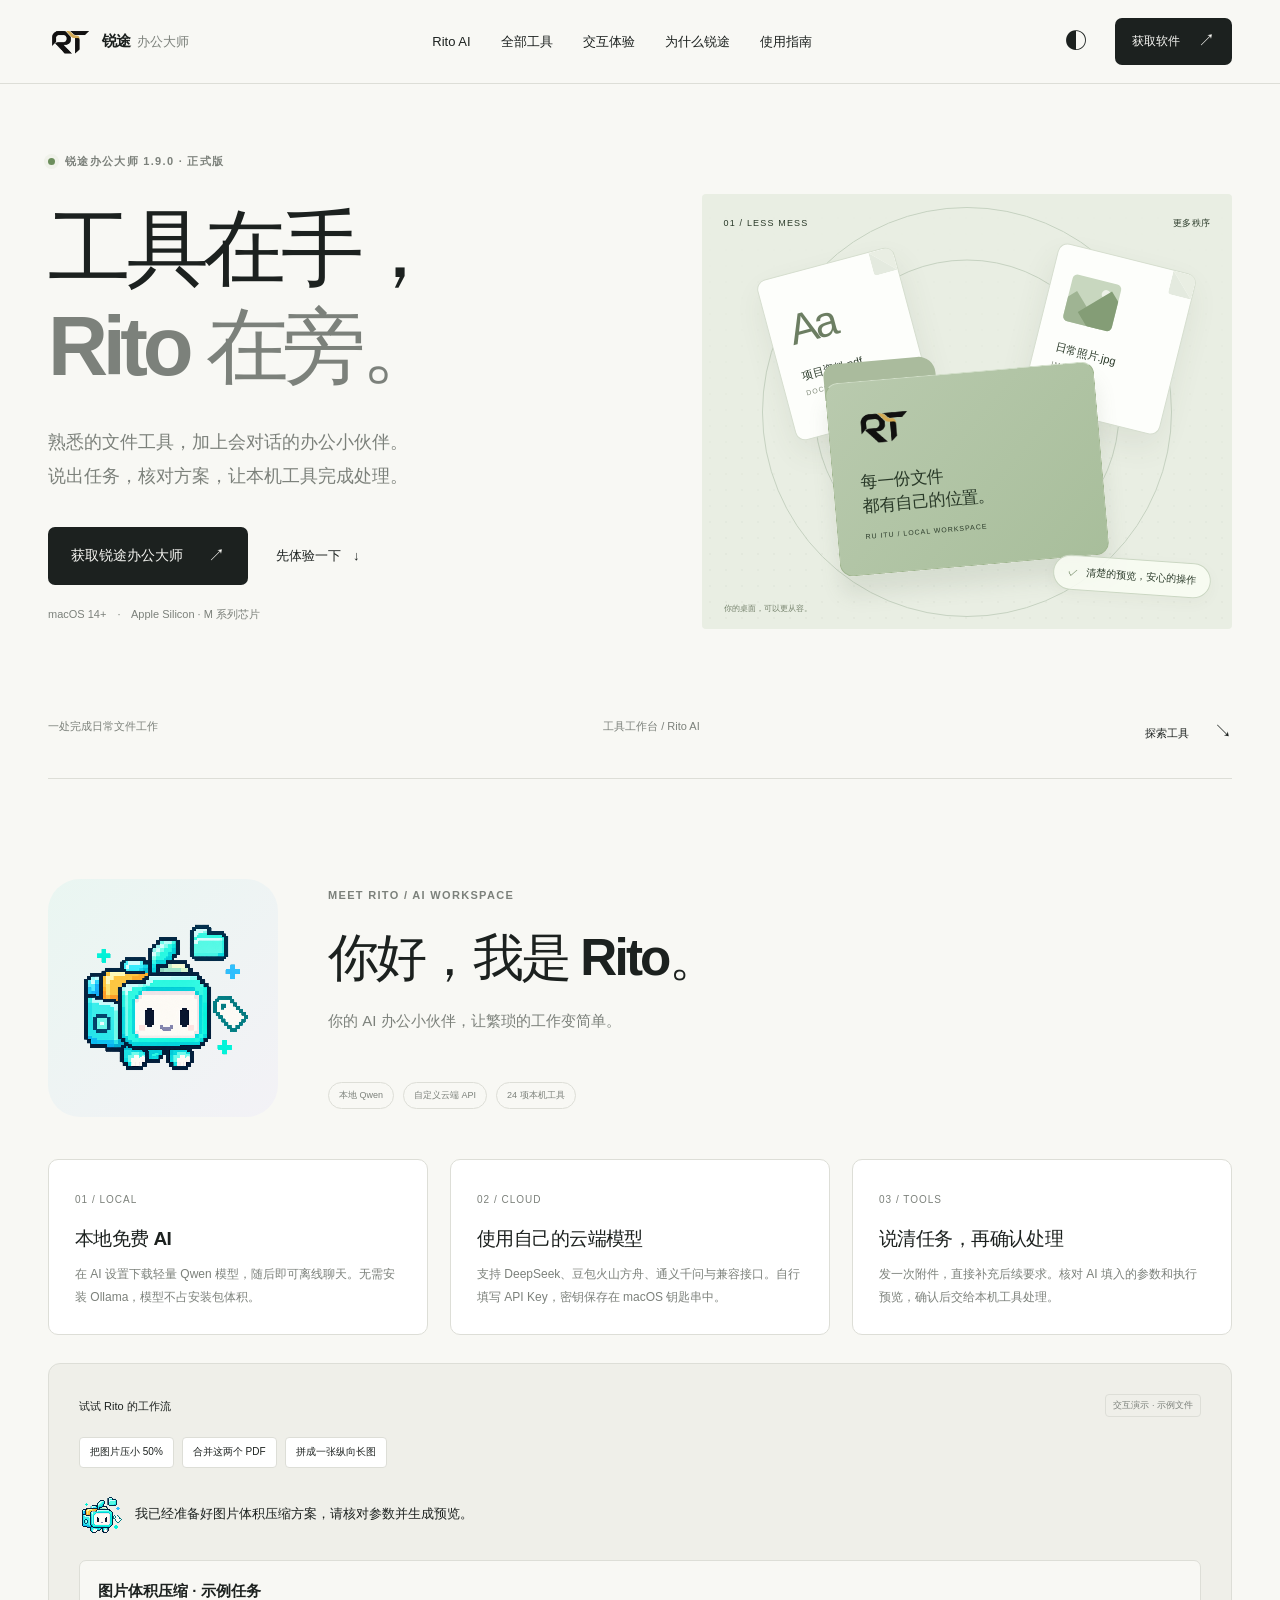
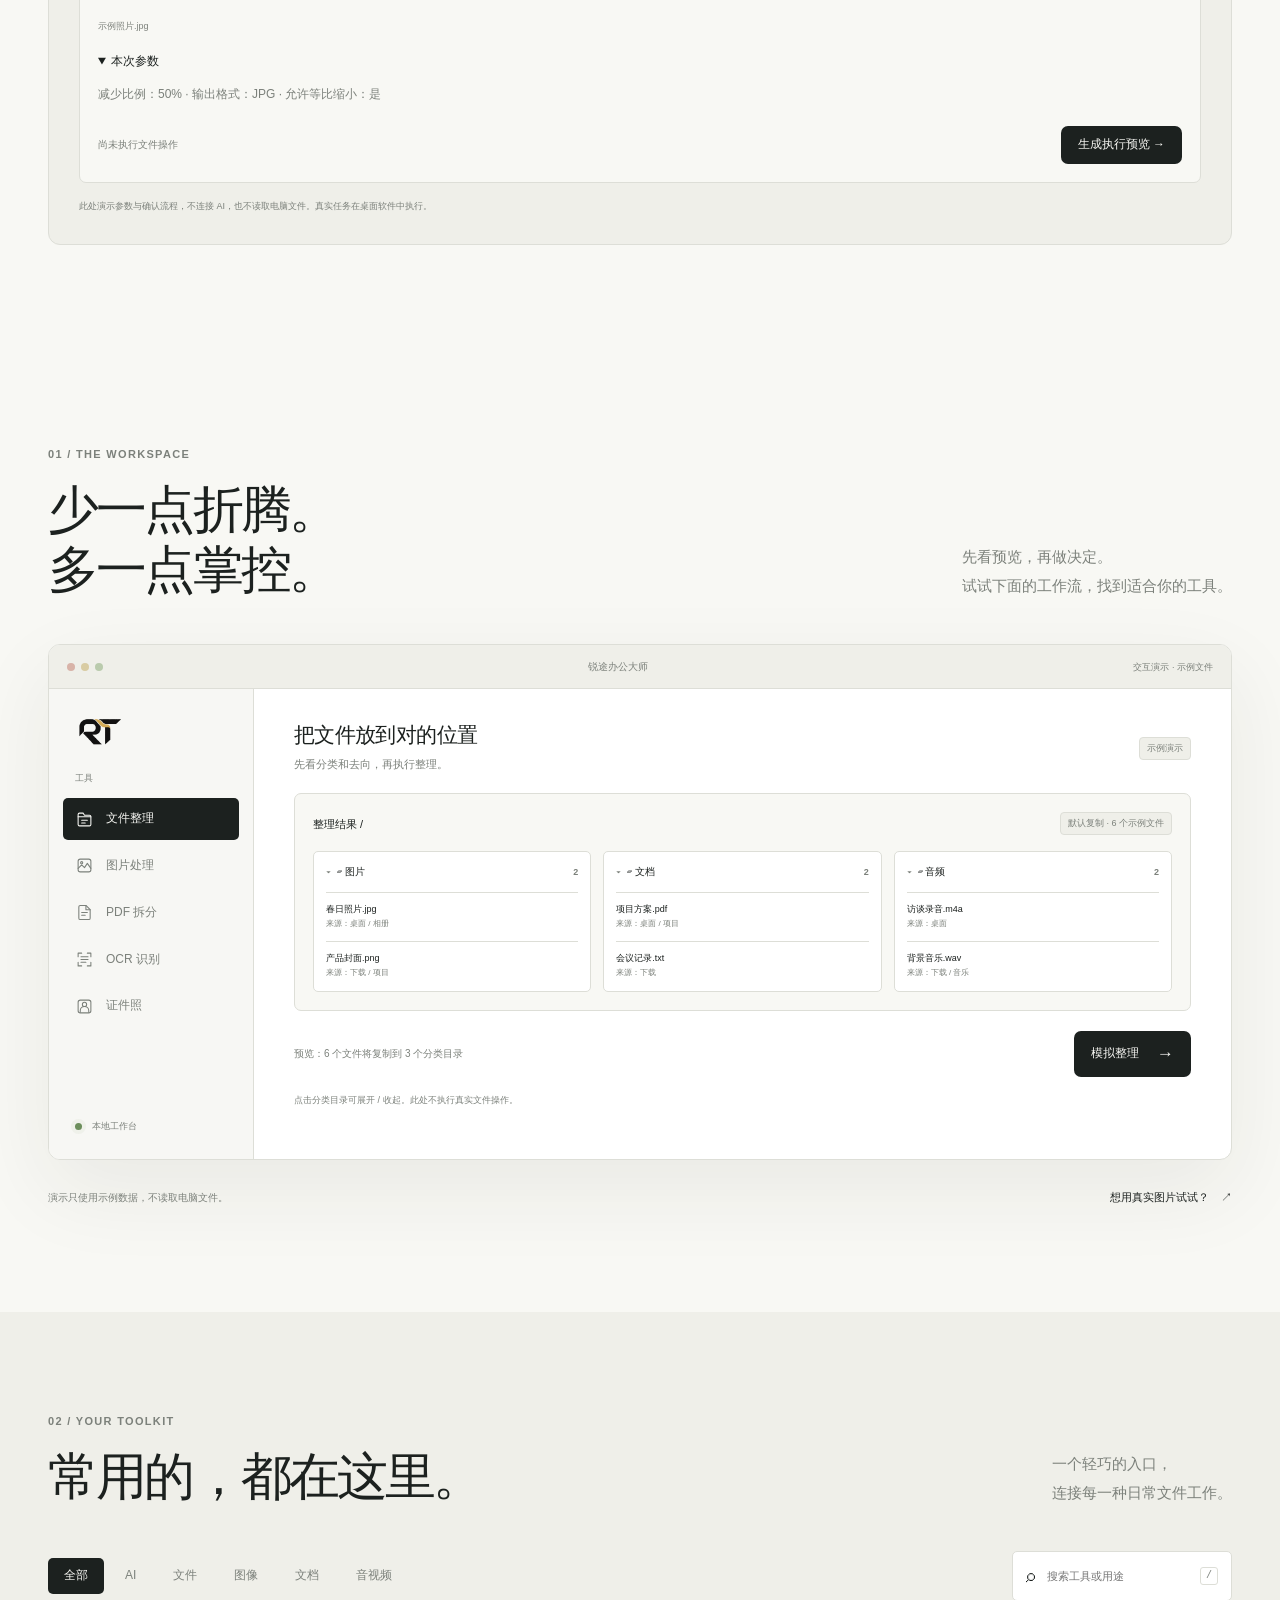
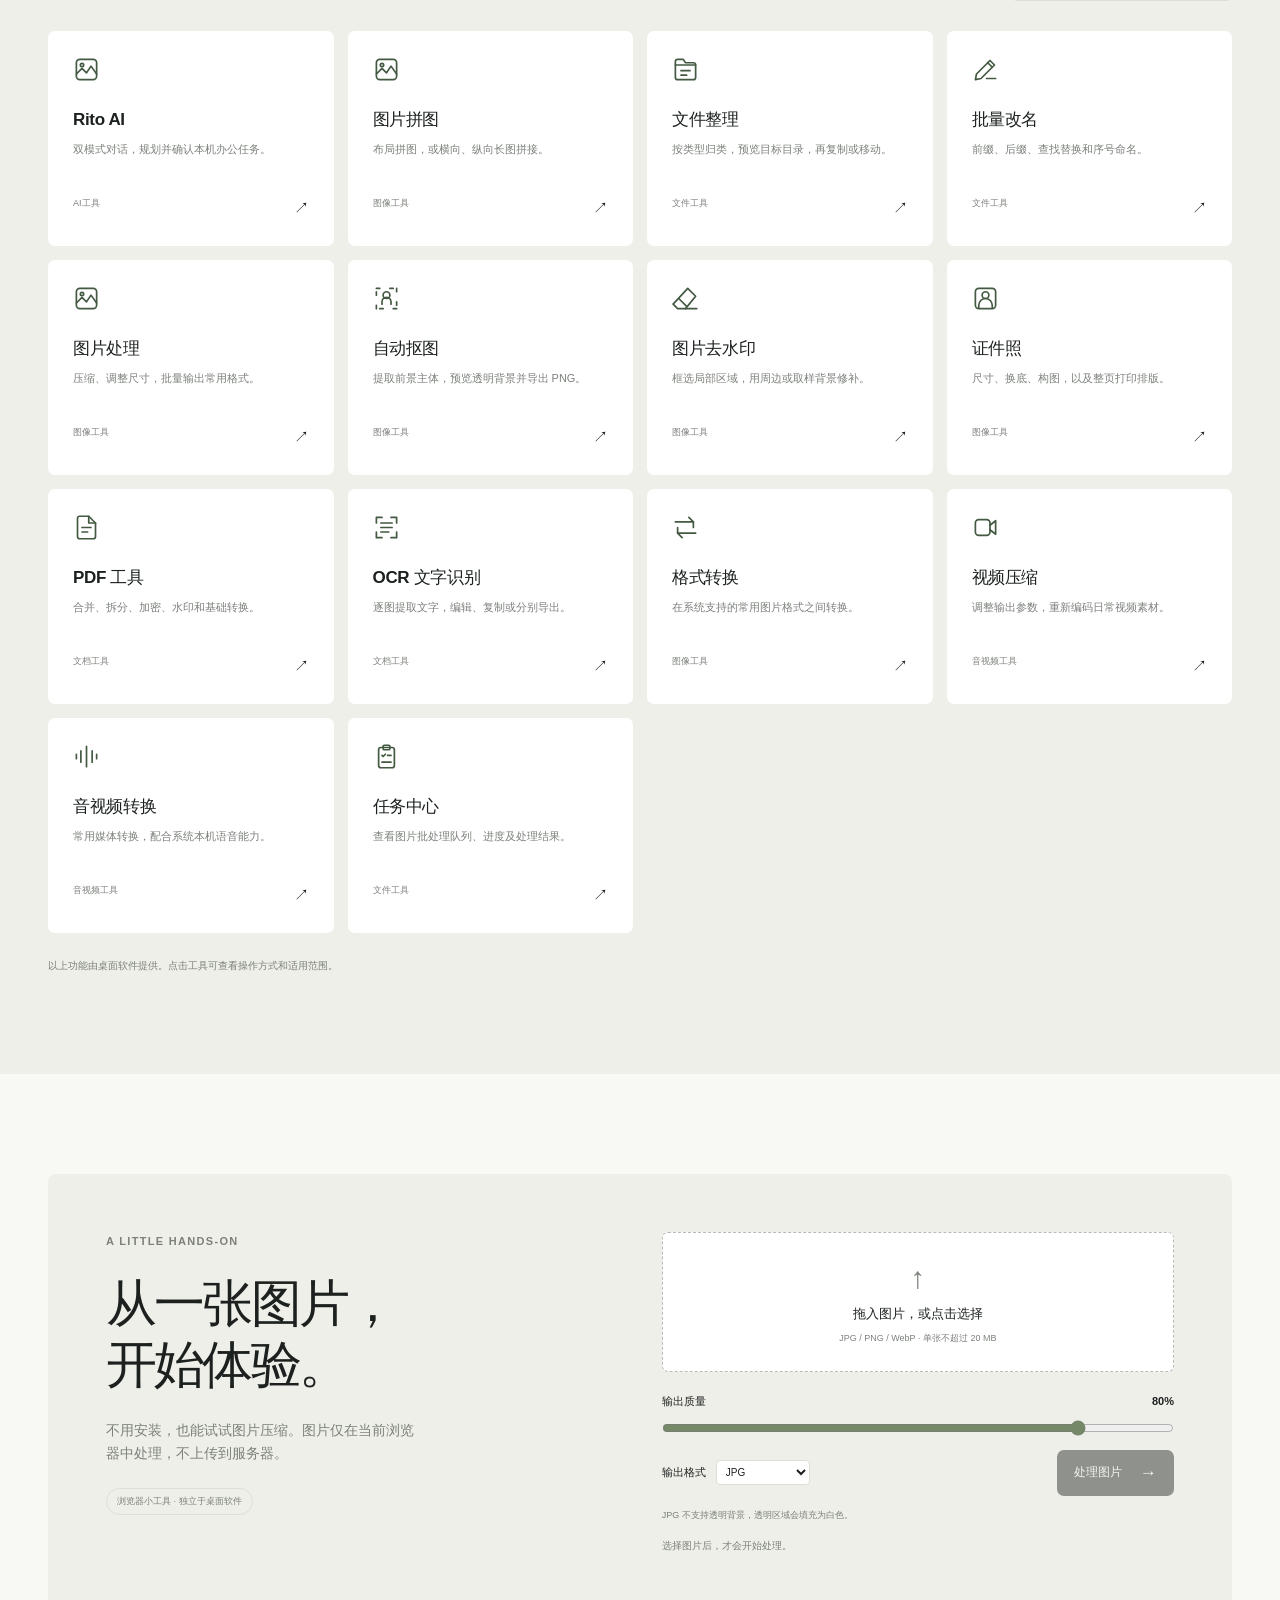
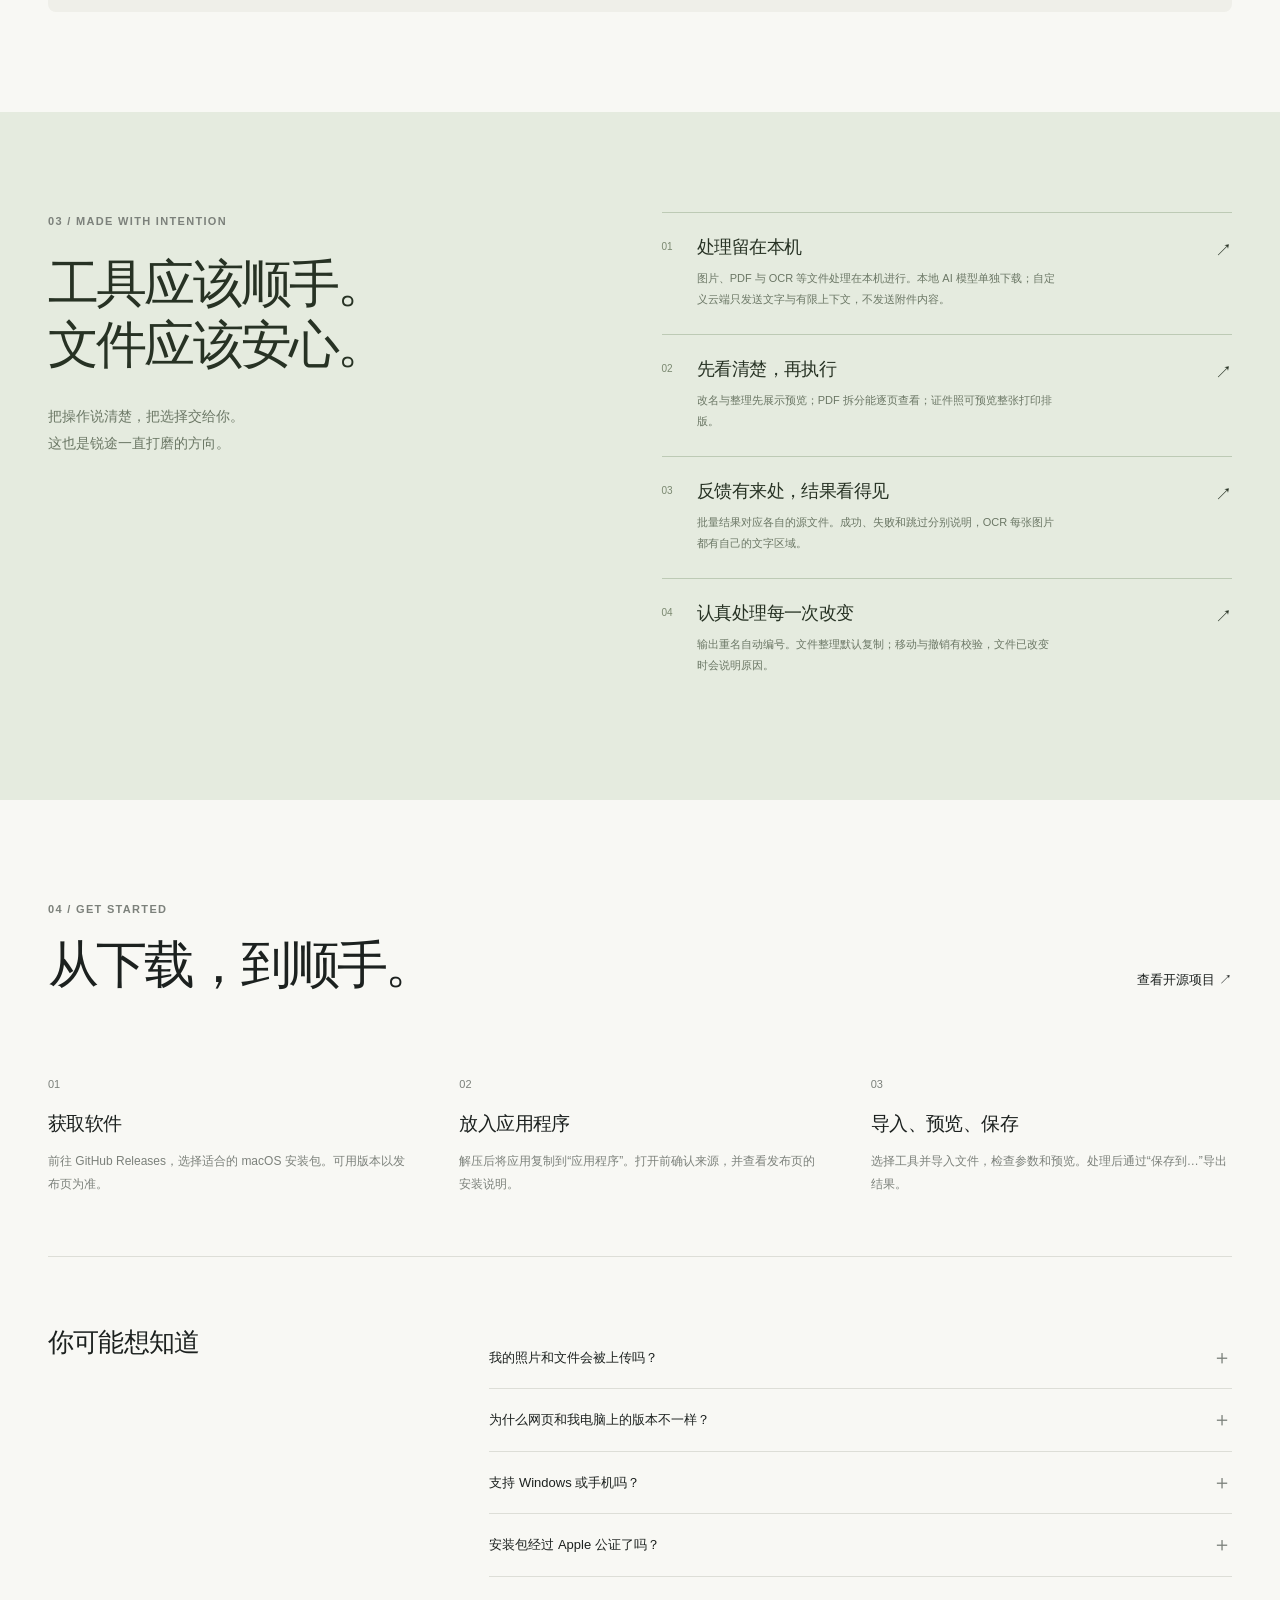
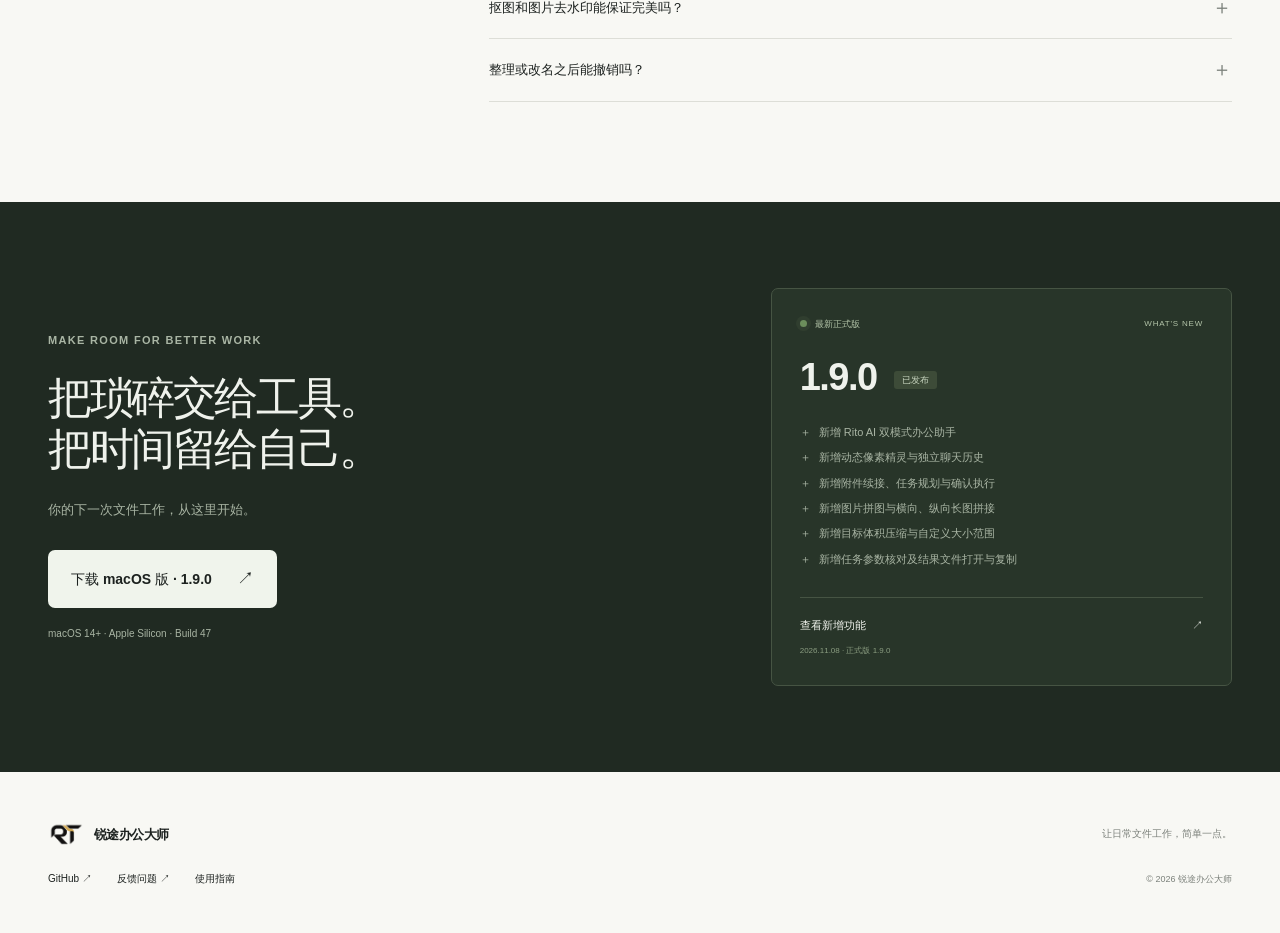
==== website/index.html @ f18ee1e8 "Release 1.9.0: add Rito AI, native tool plans and collage" ====
<!doctype html>
<html lang="zh-CN">
<head>
<meta charset="UTF-8"><meta name="viewport" content="width=device-width, initial-scale=1">
<meta name="description" content="锐途办公大师：macOS 本机文件工作台与 Rito AI 办公助手。用自然语言规划任务，核对参数与预览后处理文件。">
<meta name="theme-color" content="#f6f6f2"><title>锐途办公大师 — 文件工具与 Rito AI，一起把工作变简单。</title>
<link rel="canonical" href="https://rylanwei-creator.github.io/ruitu-office-master/"><meta property="og:title" content="锐途办公大师 — 文件工具与 Rito AI，一起把工作变简单。"><meta property="og:description" content="文件工具、Rito AI、拼图与本机任务执行。"><meta property="og:type" content="website"><meta property="og:url" content="https://rylanwei-creator.github.io/ruitu-office-master/"><link rel="icon" href="assets/app-icon.png"><link rel="stylesheet" href="style.css?v=1.9.0">
</head>
<body>
<a class="skip" href="#main">跳到主要内容</a>
<header class="header"><a class="brand" href="#main" aria-label="锐途办公大师首页"><img src="assets/rt-logo.png" alt="RT"><span>锐途<span class="brand-sub">办公大师</span></span></a><nav aria-label="主导航"><a href="#rito">Rito AI</a><a href="#tools">全部工具</a><a href="#experience">交互体验</a><a href="#principles">为什么锐途</a><a href="#guide">使用指南</a></nav><div class="header-actions"><button class="icon-button" id="theme" aria-label="切换深色模式" title="切换外观">◐</button><a class="button small dark" href="#download">获取软件 <span>↗</span></a><button class="icon-button menu-toggle" aria-label="打开导航" aria-expanded="false">☰</button></div></header>
<main id="main">
<section class="hero wrap">
<div class="eyebrow"><span class="live-dot"></span> 锐途办公大师 1.9.0 · 正式版</div>
<div class="hero-grid"><div><h1>工具在手，<br><span class="muted">Rito 在旁。</span></h1><p class="hero-description">熟悉的文件工具，加上会对话的办公小伙伴。<br>说出任务，核对方案，让本机工具完成处理。</p><div class="hero-actions"><a class="button dark" href="#download">获取锐途办公大师 <span>↗</span></a><a class="text-link" href="#experience">先体验一下 <span>↓</span></a></div><p class="hero-note">macOS 14+ <span>·</span> Apple Silicon · M 系列芯片</p></div>
<div class="hero-art" aria-label="文件整理概念插画"><div class="art-orbit orbit-one"></div><div class="art-orbit orbit-two"></div><div class="art-label top-label"><span>01 / LESS MESS</span><span>更多秩序</span></div><div class="floating-file file-a"><span class="file-glyph">Aa</span><span>项目资料.pdf</span><i>DOCUMENT</i></div><div class="floating-file file-b"><span class="picture-glyph"><b></b></span><span>日常照片.jpg</span><i>IMAGE</i></div><div class="folder-object"><div class="folder-tab"></div><div class="folder-face"><img src="assets/rt-logo.png" alt=""><span>每一份文件<br>都有自己的位置。</span><b>RU ITU / LOCAL WORKSPACE</b></div></div><div class="art-pill"><span>✓</span> 清楚的预览，安心的操作</div><span class="art-corner">你的桌面，可以更从容。</span></div></div>
<div class="hero-bottom"><span>一处完成日常文件工作</span><span>工具工作台 / Rito AI</span><a href="#tools" aria-label="探索全部工具">探索工具 <span>↘</span></a></div>
</section>
<section class="section wrap" id="rito">
<div class="rito-intro"><div class="rito-portrait"><img src="assets/rito-mascot.png" alt="青绿色像素精灵 Rito" width="230" height="230"></div><div><div class="eyebrow">MEET RITO / AI WORKSPACE</div><h2>你好，我是 Rito。</h2><p>你的 AI 办公小伙伴，让繁琐的工作变简单。</p><div class="rito-badges"><span class="pill">本地 Qwen</span><span class="pill">自定义云端 API</span><span class="pill">24 项本机工具</span></div></div></div>
<div class="rito-modes"><article><span>01 / LOCAL</span><h3>本地免费 AI</h3><p>在 AI 设置下载轻量 Qwen 模型，随后即可离线聊天。无需安装 Ollama，模型不占安装包体积。</p></article><article><span>02 / CLOUD</span><h3>使用自己的云端模型</h3><p>支持 DeepSeek、豆包火山方舟、通义千问与兼容接口。自行填写 API Key，密钥保存在 macOS 钥匙串中。</p></article><article><span>03 / TOOLS</span><h3>说清任务，再确认处理</h3><p>发一次附件，直接补充后续要求。核对 AI 填入的参数和执行预览，确认后交给本机工具处理。</p></article></div>
<div class="rito-interaction"><div class="demo-toolbar"><strong>试试 Rito 的工作流</strong><span class="badge">交互演示 · 示例文件</span></div><div class="rito-prompts" role="group" aria-label="选择示例任务"><button data-rito="compress" class="demo-button">把图片压小 50%</button><button data-rito="pdf" class="demo-button">合并这两个 PDF</button><button data-rito="collage" class="demo-button">拼成一张纵向长图</button></div><div id="rito-demo" aria-live="polite"></div><p class="demo-note">此处演示参数与确认流程，不连接 AI，也不读取电脑文件。真实任务在桌面软件中执行。</p></div>
</section>
<section class="experience section wrap" id="experience"><div class="section-heading"><div><div class="eyebrow">01 / THE WORKSPACE</div><h2>少一点折腾。<br>多一点掌控。</h2></div><p>先看预览，再做决定。<br>试试下面的工作流，找到适合你的工具。</p></div>
<div class="app-window"><div class="window-bar"><div class="traffic"><i></i><i></i><i></i></div><span>锐途办公大师</span><span class="demo-label">交互演示 · 示例文件</span></div><div class="workspace"><aside class="app-sidebar"><img src="assets/rt-logo.png" alt="RT"><p>工具</p><div id="demo-tabs" role="tablist" aria-label="演示工具"></div><div class="sidebar-bottom"><span class="live-dot"></span> 本地工作台</div></aside><div class="demo-area" id="demo-area" role="tabpanel" aria-live="polite"></div></div></div><div class="experience-caption"><span>演示只使用示例数据，不读取电脑文件。</span><a class="text-link" href="#browser-tool">想用真实图片试试？ <span>↗</span></a></div>
</section>
<section class="section tools-section" id="tools"><div class="wrap"><div class="section-heading"><div><div class="eyebrow">02 / YOUR TOOLKIT</div><h2>常用的，都在这里。</h2></div><p>一个轻巧的入口，<br>连接每一种日常文件工作。</p></div><div class="tool-controls"><div class="filter-tabs" id="filters" role="group" aria-label="筛选工具"></div><label class="search"><span>⌕</span><input id="tool-search" type="search" placeholder="搜索工具或用途" aria-label="搜索工具或用途"><kbd>/</kbd></label></div><div class="tool-grid" id="tool-grid"></div><p class="empty-search" id="empty-search" hidden>没有找到对应工具，试试“图片”“文字”或“整理”。</p><p class="tools-note">以上功能由桌面软件提供。点击工具可查看操作方式和适用范围。</p></div></section>
<section class="section wrap" id="browser-tool"><div class="browser-lab"><div class="lab-copy"><div class="eyebrow">A LITTLE HANDS-ON</div><h2>从一张图片，<br>开始体验。</h2><p>不用安装，也能试试图片压缩。图片仅在当前浏览器中处理，不上传到服务器。</p><span class="pill">浏览器小工具 · 独立于桌面软件</span></div><div class="lab-work"><label class="upload-zone" id="upload-zone"><input id="image-file" type="file" accept="image/jpeg,image/png,image/webp"><span class="upload-icon">↑</span><strong>拖入图片，或点击选择</strong><small>JPG / PNG / WebP · 单张不超过 20 MB</small></label><div class="lab-settings"><label for="quality">输出质量 <strong id="quality-value">80%</strong></label><input id="quality" type="range" min="10" max="95" value="80"><div class="lab-row"><label>输出格式 <select id="output-format" aria-label="输出格式"><option value="image/jpeg">JPG</option><option value="image/webp">WebP</option><option value="image/png">PNG（无损）</option></select></label><button class="button dark small" id="compress" disabled>处理图片 <span>→</span></button></div><p id="format-hint">JPG 不支持透明背景，透明区域会填充为白色。</p></div><div class="lab-result" id="lab-result" hidden><img id="lab-preview" alt="处理后的图片预览"><div><strong id="lab-filename"></strong><p id="lab-size"></p><a class="button small outline" id="lab-download" download>下载结果 ↓</a></div></div><p id="lab-status" role="status" aria-live="polite">选择图片后，才会开始处理。</p></div></div></section>
<section class="section principles" id="principles"><div class="wrap principles-grid"><div><div class="eyebrow">03 / MADE WITH INTENTION</div><h2>工具应该顺手。<br>文件应该安心。</h2><p class="principles-intro">把操作说清楚，把选择交给你。<br>这也是锐途一直打磨的方向。</p></div><div class="principle-list"><article><span>01</span><div><h3>处理留在本机</h3><p>图片、PDF 与 OCR 等文件处理在本机进行。本地 AI 模型单独下载；自定义云端只发送文字与有限上下文，不发送附件内容。</p></div><i>↗</i></article><article><span>02</span><div><h3>先看清楚，再执行</h3><p>改名与整理先展示预览；PDF 拆分能逐页查看；证件照可预览整张打印排版。</p></div><i>↗</i></article><article><span>03</span><div><h3>反馈有来处，结果看得见</h3><p>批量结果对应各自的源文件。成功、失败和跳过分别说明，OCR 每张图片都有自己的文字区域。</p></div><i>↗</i></article><article><span>04</span><div><h3>认真处理每一次改变</h3><p>输出重名自动编号。文件整理默认复制；移动与撤销有校验，文件已改变时会说明原因。</p></div><i>↗</i></article></div></div></section>
<section class="section wrap" id="guide"><div class="section-heading"><div><div class="eyebrow">04 / GET STARTED</div><h2>从下载，到顺手。</h2></div><a class="text-link" href="https://github.com/rylanwei-creator/ruitu-office-master" target="_blank" rel="noopener">查看开源项目 ↗</a></div><div class="steps"><article><span>01</span><h3>获取软件</h3><p>前往 GitHub Releases，选择适合的 macOS 安装包。可用版本以发布页为准。</p></article><article><span>02</span><h3>放入应用程序</h3><p>解压后将应用复制到“应用程序”。打开前确认来源，并查看发布页的安装说明。</p></article><article><span>03</span><h3>导入、预览、保存</h3><p>选择工具并导入文件，检查参数和预览。处理后通过“保存到…”导出结果。</p></article></div><div class="faq-layout"><h3>你可能想知道</h3><div class="faqs"><details><summary>我的照片和文件会被上传吗？<span>＋</span></summary><p>图片、PDF、OCR 等文件处理在本机完成。本地 AI 下载后可离线对话；自定义云端发送文字与有限上下文，不发送附件内容或文件名。网页图片小工具同样只在浏览器内处理。</p></details><details><summary>为什么网页和我电脑上的版本不一样？<span>＋</span></summary><p>官网提供 1.9.0 正式版，适用于 macOS 14 及以上的 Apple Silicon Mac。可在软件内检查更新；下载新版本后替换旧应用。</p></details><details><summary>支持 Windows 或手机吗？<span>＋</span></summary><p>目前桌面软件支持 macOS 14 及以上，没有 Windows、iOS 或 Android 版本。官网可在手机浏览，也可以使用网页图片小工具。</p></details><details><summary>安装包经过 Apple 公证了吗？<span>＋</span></summary><p>当前开发构建使用 ad-hoc 签名，尚未完成 Developer ID 签名与 Apple 公证。请核对发布说明和来源。官网不会建议你关闭系统安全设置。</p></details><details><summary>抠图和图片去水印能保证完美吗？<span>＋</span></summary><p>抠图使用系统前景分割，复杂背景、发丝和透明物体需要人工检查，目前支持框选清除残留背景。图片去水印提供周边插值及取样修补，适合简单背景，无法保证恢复被遮住的真实细节。</p></details><details><summary>整理或改名之后能撤销吗？<span>＋</span></summary><p>改名提供撤销上次操作；文件整理在本机保存日志，可校验后尝试撤销。文件被修改、原位置被占用等情况会阻止相应撤销。复制会额外占用磁盘，移动会改变文件路径。</p></details></div></div></section>
<section class="download-section" id="download"><div class="wrap download-grid"><div><div class="eyebrow">MAKE ROOM FOR BETTER WORK</div><h2>把琐碎交给工具。<br>把时间留给自己。</h2><p>你的下一次文件工作，从这里开始。</p><a class="button light" href="https://github.com/rylanwei-creator/ruitu-office-master/releases/download/v1.9.0/RuituOfficeMaster_1.9.0_AppleSilicon.zip" target="_blank" rel="noopener">下载 macOS 版 · 1.9.0 <span>↗</span></a><p class="download-note">macOS 14+ · Apple Silicon · Build 47</p></div><div class="release-card"><div class="release-top"><span class="live-dot"></span> 最新正式版 <span>WHAT'S NEW</span></div><h3>1.9.0 <span>已发布</span></h3><ul><li>新增 Rito AI 双模式办公助手</li><li>新增动态像素精灵与独立聊天历史</li><li>新增附件续接、任务规划与确认执行</li><li>新增图片拼图与横向、纵向长图拼接</li><li>新增目标体积压缩与自定义大小范围</li><li>新增任务参数核对及结果文件打开与复制</li></ul><a href="https://github.com/rylanwei-creator/ruitu-office-master/releases/tag/v1.9.0" target="_blank" rel="noopener">查看新增功能 <span>↗</span></a><small>2026.11.08 · 正式版 1.9.0</small></div></div></section>
</main>
<footer class="wrap"><a class="brand" href="#main"><img src="assets/rt-logo.png" alt="RT"><span>锐途办公大师</span></a><p>让日常文件工作，简单一点。</p><div><a href="https://github.com/rylanwei-creator/ruitu-office-master" target="_blank" rel="noopener">GitHub ↗</a><a href="https://github.com/rylanwei-creator/ruitu-office-master/issues" target="_blank" rel="noopener">反馈问题 ↗</a><a href="#guide">使用指南</a></div><span class="copyright">© 2026 锐途办公大师</span></footer>
<dialog id="tool-dialog"><div class="dialog-top"><span>工具指南</span><button class="icon-button" id="close-dialog" aria-label="关闭工具指南">×</button></div><div id="dialog-content"></div></dialog>
<div class="toast" id="toast" role="status" aria-live="polite"></div><script src="app.js?v=1.9.0"></script>
</body></html>
---- website/style.css ----
@font-face{font-family:system-fallback;src:local("PingFang SC")}*{box-sizing:border-box}html{scroll-behavior:smooth;scroll-padding-top:100px}body{--bg:#f8f8f4;--surface:#fff;--soft:#efefe9;--text:#1c211f;--muted:#7c817b;--line:#ddded7;--accent:#b8c9ae;--accent-dark:#435942;--shadow:0 30px 85px #27301e12;margin:0;background:var(--bg);color:var(--text);font-family:Inter,-apple-system,BlinkMacSystemFont,"PingFang SC","Microsoft YaHei",sans-serif;-webkit-font-smoothing:antialiased;font-size:15px;line-height:1.65}body.dark-mode{--bg:#171c19;--surface:#202622;--soft:#2b332d;--text:#e7ebe5;--muted:#9ca89e;--line:#3b453c;--accent:#b8c9ae;--accent-dark:#c4d3ba;--shadow:0 30px 85px #0004}button,input,select{font:inherit}button,a,input,select,summary{-webkit-tap-highlight-color:transparent}a{color:inherit;text-decoration:none}button{cursor:pointer}button:disabled{cursor:not-allowed;opacity:.45}button:focus-visible,a:focus-visible,summary:focus-visible,input:focus-visible,select:focus-visible{outline:3px solid #89a385;outline-offset:4px}h1,h2,h3,p{margin:0}h1,h2,h3{font-weight:550;line-height:1.18;letter-spacing:-.055em}h1{font-size:clamp(62px,6.5vw,98px);letter-spacing:-.065em}h2{font-size:clamp(34px,4vw,52px)}h3{font-size:21px;letter-spacing:-.03em}.wrap{width:min(1240px,calc(100% - 96px));margin-inline:auto}.section{padding-block:100px;scroll-margin-top:25px}.eyebrow{font-size:11px;font-weight:600;letter-spacing:.12em;display:flex;align-items:center;gap:10px;margin-bottom:24px;color:var(--muted)}.live-dot{width:7px;height:7px;display:inline-block;border-radius:50%;background:#6c8e5c;box-shadow:0 0 0 4px #88a77714;flex:none}.muted{color:var(--muted)}.header{height:84px;display:flex;align-items:center;justify-content:space-between;gap:30px;padding:0 48px;border-bottom:1px solid var(--line);position:sticky;top:0;z-index:30;background:var(--bg);background:color-mix(in srgb,var(--bg) 94%,transparent);backdrop-filter:blur(18px)}.brand{display:flex;align-items:center;gap:10px;font-weight:600;letter-spacing:-.04em;white-space:nowrap}.brand img{width:44px;height:34px;object-fit:contain}.brand-sub{font-size:13px;font-weight:400;margin-left:6px;color:var(--muted);letter-spacing:0}.header nav{display:flex;gap:30px;font-size:13px}.header nav a:hover{color:var(--muted)}.header-actions{display:flex;gap:18px;align-items:center}.button{border:1px solid transparent;border-radius:7px;display:inline-flex;justify-content:center;align-items:center;gap:25px;padding:14px 22px;font-size:14px;font-weight:550;transition:transform .2s,background .2s,box-shadow .2s;white-space:nowrap}.button:hover{transform:translateY(-2px);box-shadow:0 5px 18px #0001}.button.dark{color:var(--bg);background:var(--text)}.button.light{color:#1c211f;background:#f0f4ec}.button.outline{border-color:var(--line);background:var(--surface);color:var(--text)}.button.small{padding:8px 16px;font-size:12px;gap:18px}.button span{font-size:17px}.icon-button{border:0;background:none;color:var(--text);font-size:22px;line-height:1;padding:10px;border-radius:6px}.icon-button:hover{background:var(--soft)}.menu-toggle{display:none}.skip{position:fixed;left:10px;top:-100px;z-index:99;background:var(--text);color:var(--bg);padding:12px}.skip:focus{top:10px}.hero{padding-top:68px}.hero-grid{display:grid;grid-template-columns:1.1fr 1fr;gap:70px;align-items:center}.hero-description{margin-top:30px;font-size:18px;line-height:1.85;color:var(--muted)}.hero-actions{display:flex;gap:28px;align-items:center;margin-top:34px}.text-link{font-size:13px;display:inline-flex;gap:12px;align-items:center;border-bottom:1px solid transparent;padding-block:4px}.text-link:hover{border-color:var(--text)}.hero-note{font-size:11px;color:var(--muted);margin-top:20px}.hero-note span{margin:0 8px}.hero-art{height:435px;position:relative;background:#e9eee3;border-radius:4px;overflow:hidden;isolation:isolate;color:#293928}.art-orbit{position:absolute;border:1px solid #c6d2c1;width:410px;height:410px;border-radius:50%;left:50%;top:50%;transform:translate(-50%,-50%)}.orbit-two{width:305px;height:305px}.hero-art:after{content:"";position:absolute;inset:0;background-image:radial-gradient(#73856930 1px,transparent 1px);background-size:16px 16px;z-index:-1;mask-image:linear-gradient(to top,#0004,transparent)}.art-label{display:flex;justify-content:space-between;font-size:9px;letter-spacing:.13em;padding:22px}.art-label span:last-child{letter-spacing:.02em}.floating-file{position:absolute;width:142px;height:166px;background:#fdfefb;border:1px solid #d6decf;border-radius:10px;box-shadow:0 14px 30px #44553815;padding:20px;font-size:11px}.floating-file:before{content:"";position:absolute;right:0;top:0;border-bottom:24px solid #e4eadf;border-right:24px solid #e9eee3;border-radius:0 8px 0 4px}.floating-file span{display:block}.floating-file i{display:block;margin-top:3px;font-size:7px;font-style:normal;letter-spacing:.15em;color:#7e8877}.file-a{top:67px;left:72px;transform:rotate(-15deg)}.file-b{right:52px;top:62px;transform:rotate(14deg)}.file-glyph{font-size:43px;font-weight:450;height:73px;color:#6c7e62;letter-spacing:-.08em}.picture-glyph{width:50px;height:48px;background:#c8d7bf;border-radius:5px;margin:7px 0 18px;position:relative;overflow:hidden}.picture-glyph:before,.picture-glyph:after{content:"";position:absolute;background:#9fb493;width:50px;height:40px;transform:rotate(45deg);top:28px;left:-14px}.picture-glyph:after{left:20px;top:20px;background:#849d76}.picture-glyph b{position:absolute;right:9px;top:8px;width:9px;height:9px;background:#edf1e8;border-radius:50%}.folder-object{position:absolute;left:50%;top:178px;width:270px;height:194px;transform:translateX(-50%) rotate(-5deg);transition:transform .5s}.hero-art:hover .folder-object{transform:translateX(-50%) rotate(0deg) translateY(-7px)}.folder-tab{position:absolute;left:0;top:-19px;width:112px;height:36px;background:#aabb9d;border-radius:12px 17px 0 0}.folder-face{position:relative;background:linear-gradient(135deg,#b9caae,#a8be9b);border:1px solid #9fb58f;border-top:1px solid #d1dec8;border-radius:13px;height:100%;box-shadow:0 19px 20px #65745b22;padding:27px}.folder-face img{height:39px;width:56px;object-fit:contain}.folder-face span{display:block;line-height:1.4;margin-top:15px;font-size:17px;letter-spacing:-.03em}.folder-face b{font-weight:400;font-size:7px;letter-spacing:.14em;display:block;margin-top:13px}.art-pill{position:absolute;bottom:36px;right:21px;background:#fafdf4dd;border:1px solid #cbd7c3;box-shadow:0 5px 15px #4455380a;border-radius:30px;padding:8px 14px;font-size:10px;display:flex;align-items:center;gap:8px;transform:rotate(4deg)}.art-pill span{color:#567046}.art-corner{position:absolute;bottom:14px;left:22px;font-size:8px;color:#74816b}.hero-bottom{display:flex;justify-content:space-between;gap:20px;padding:31px 0;border-bottom:1px solid var(--line);margin-top:57px;font-size:11px;color:var(--muted)}.hero-bottom a{color:var(--text)}.hero-bottom a span{margin-left:22px;font-size:18px}.section-heading{display:flex;justify-content:space-between;align-items:flex-end;gap:40px;margin-bottom:44px}.section-heading p{font-size:15px;color:var(--muted);line-height:1.9;max-width:340px}.section-heading .eyebrow{margin-bottom:17px}.app-window{border:1px solid var(--line);border-radius:12px;overflow:hidden;background:var(--surface);box-shadow:var(--shadow)}.window-bar{height:44px;background:var(--soft);border-bottom:1px solid var(--line);display:flex;align-items:center;justify-content:space-between;gap:10px;padding:0 18px;font-size:10px;color:var(--muted)}.traffic{display:flex;gap:6px}.traffic i{width:8px;height:8px;border-radius:50%;background:#d8b3a8}.traffic i:nth-child(2){background:#d9cca3}.traffic i:nth-child(3){background:#bacbad}.demo-label{font-size:9px}.workspace{display:flex;min-height:470px}.app-sidebar{width:205px;flex:none;background:color-mix(in srgb,var(--soft) 50%,var(--surface));padding:26px 14px;display:flex;flex-direction:column;gap:4px;border-right:1px solid var(--line)}.app-sidebar>img{width:49px;height:32px;object-fit:contain;margin-left:12px;margin-bottom:20px}.app-sidebar>p{font-size:9px;color:var(--muted);padding:0 12px;margin-bottom:8px}.demo-tab{border:0;background:none;text-align:left;color:var(--muted);width:100%;display:flex;align-items:center;gap:13px;font-size:12px;padding:11px 13px;margin-bottom:5px;border-radius:5px}.demo-tab.active{background:var(--text);color:var(--bg)}.demo-tab:hover:not(.active){background:var(--soft)}.demo-tab svg{width:17px;height:17px}.sidebar-bottom{margin-top:auto;font-size:9px;color:var(--muted);display:flex;align-items:center;gap:10px;padding:20px 12px 0}.demo-area{padding:34px 40px;flex:1;min-width:0}.demo-head{display:flex;justify-content:space-between;align-items:center;gap:12px;margin-bottom:20px}.demo-head h3{font-size:21px}.demo-head p{font-size:11px;color:var(--muted);margin-top:7px}.badge{font-size:9px;background:var(--soft);border:1px solid var(--line);border-radius:4px;padding:3px 7px;color:var(--muted);white-space:nowrap}.demo-card{border:1px solid var(--line);border-radius:7px;padding:18px;background:var(--bg)}.demo-toolbar{display:flex;gap:10px;align-items:center;justify-content:space-between;font-size:11px;margin-bottom:16px}.demo-toolbar strong{font-weight:500}.demo-button{border:1px solid var(--line);border-radius:4px;background:var(--surface);color:var(--text);font-size:10px;padding:6px 10px}.demo-button:hover{background:var(--soft)}.tree{display:grid;grid-template-columns:repeat(3,1fr);gap:12px}.tree-group{background:var(--surface);border:1px solid var(--line);padding:12px;border-radius:5px;font-size:10px}.tree-group summary{cursor:pointer;list-style:none;display:flex;gap:6px;align-items:center;font-weight:550}.tree-group summary:before{content:"▸";color:var(--muted)}.tree-group[open] summary:before{content:"▾"}.tree-group summary em{margin-left:auto;font-size:9px;font-style:normal;color:var(--muted)}.tree-group p{margin-top:11px;padding-top:9px;border-top:1px solid var(--line);font-size:9px;overflow-wrap:anywhere}.tree-group small{color:var(--muted);display:block;font-size:8px}.demo-footer{margin-top:20px;display:flex;align-items:center;justify-content:space-between;gap:12px;font-size:10px;color:var(--muted)}.demo-feedback{color:var(--accent-dark)}.demo-note{font-size:9px;color:var(--muted);margin-top:16px}.demo-slider{accent-color:#758969;width:100%;margin:20px 0}.size-comparison{display:flex;align-items:center;justify-content:space-between;gap:15px;padding:25px 18px;border-radius:5px;background:var(--surface);border:1px solid var(--line)}.size-comparison small{display:block;color:var(--muted);font-size:9px}.size-comparison strong{font-size:25px;font-weight:500}.size-comparison .saving{color:var(--accent-dark);font-size:19px}.demo-pdf{display:flex;gap:25px;align-items:center}.paper{background:#fff;color:#262c24;aspect-ratio:1/1.414;width:155px;flex:none;border:1px solid #e4e6dc;box-shadow:0 4px 10px #0001;padding:18px;font-size:8px}.paper h4{font-size:12px;line-height:1.5;margin:0 0 15px}.paper-lines{height:80px;background:repeating-linear-gradient(transparent 0 9px,#cdd1c7 9px 10px)}.paper p{margin-top:16px;color:#888;font-size:7px}.pdf-controls{flex:1}.pdf-controls label{display:block;font-size:10px;margin-bottom:7px}.pdf-controls input{width:100%;padding:8px;border:1px solid var(--line);border-radius:5px;background:var(--surface);color:var(--text);font-size:12px}.page-buttons{display:flex;align-items:center;gap:12px;margin-top:14px;font-size:10px}.ocr-demo{display:grid;grid-template-columns:1fr 1fr;gap:14px}.ocr-card{background:var(--surface);padding:13px;border:1px solid var(--line);border-radius:6px}.ocr-card header{font-size:10px;font-weight:550;display:flex;gap:7px;align-items:center}.ocr-card header svg{width:15px;height:15px}.ocr-card textarea{font:inherit;resize:vertical;width:100%;height:112px;border:0;background:var(--bg);color:var(--text);padding:10px;font-size:10px;line-height:1.8;border-radius:4px;margin-top:12px}.ocr-card .demo-button{float:right}.print-demo{display:flex;align-items:center;gap:25px}.print-paper{width:230px;aspect-ratio:6/4;background:#fff;border:1px solid #e0e4da;box-shadow:0 4px 12px #0001;padding:12px;display:grid;grid-template-columns:repeat(5,1fr);gap:5px}.portrait{background:#5e839b;position:relative;overflow:hidden;aspect-ratio:25/35}.portrait:before{content:"";position:absolute;left:50%;top:14%;transform:translateX(-50%);width:42%;height:35%;border-radius:50% 50% 44% 44%;background:#e9d3bf;border-top:5px solid #343f43}.portrait:after{content:"";position:absolute;bottom:-8%;width:80%;height:58%;border-radius:50% 50% 0 0;left:10%;background:#e8eceb}.print-paper.a4{aspect-ratio:210/297;grid-template-columns:repeat(7,1fr);width:140px;padding:8px;gap:3px}.print-paper.crop .portrait{outline:1px dashed #727b75;outline-offset:2px}.experience-caption{display:flex;justify-content:space-between;gap:20px;align-items:center;font-size:10px;color:var(--muted);margin-top:24px}.experience-caption a{font-size:11px;color:var(--text)}.tools-section{background:var(--soft)}.tool-controls{display:flex;justify-content:space-between;align-items:center;gap:20px;margin-bottom:30px}.filter-tabs{display:flex;gap:5px;flex-wrap:wrap}.filter{font-size:12px;background:transparent;border:0;color:var(--muted);padding:8px 16px;border-radius:5px}.filter.active{background:var(--text);color:var(--bg)}.filter:hover:not(.active){background:var(--bg)}.search{display:flex;align-items:center;gap:10px;background:var(--surface);padding:9px 13px;border:1px solid var(--line);border-radius:5px;font-size:18px}.search input{border:0;background:none;color:var(--text);width:145px;outline:none;font-size:11px}.search kbd{font-size:10px;color:var(--muted);border:1px solid var(--line);padding:0 5px;border-radius:3px}.tool-grid{display:grid;grid-template-columns:repeat(4,1fr);gap:14px}.tool-card{text-align:left;background:var(--surface);color:var(--text);border:1px solid transparent;border-radius:7px;padding:24px;min-height:215px;display:flex;flex-direction:column;align-items:flex-start;transition:transform .2s,border-color .2s,box-shadow .2s}.tool-card:hover{transform:translateY(-5px);border-color:var(--line);box-shadow:0 12px 25px #25372109}.tool-card svg{width:27px;height:27px;stroke:var(--accent-dark);margin-bottom:27px}.tool-card h3{font-size:17px;letter-spacing:-.02em;margin-bottom:10px}.tool-card p{font-size:11px;color:var(--muted);line-height:1.8}.tool-card>span{font-size:9px;margin-top:auto;padding-top:20px;color:var(--muted);width:100%;display:flex;justify-content:space-between}.tool-card>span b{font-size:15px;font-weight:400;color:var(--text)}.tools-note{font-size:10px;color:var(--muted);margin-top:25px}.empty-search{text-align:center;padding:70px 15px;color:var(--muted)}.browser-lab{display:grid;grid-template-columns:1fr 1.1fr;gap:90px;padding:58px;background:var(--soft);border-radius:8px}.lab-copy p{margin-top:24px;color:var(--muted);font-size:14px;max-width:310px}.pill{display:inline-block;border:1px solid var(--line);border-radius:20px;font-size:9px;padding:5px 10px;margin-top:23px;color:var(--muted)}.upload-zone{border:1px dashed color-mix(in srgb,var(--muted) 55%,transparent);border-radius:6px;display:flex;flex-direction:column;justify-content:center;align-items:center;background:var(--surface);padding:25px 10px;cursor:pointer;gap:6px}.upload-zone:hover,.upload-zone.dragging{border-color:var(--accent-dark);background:color-mix(in srgb,var(--accent) 20%,var(--surface))}.upload-zone input{position:absolute;width:1px;height:1px;clip-path:inset(50%);overflow:hidden}.upload-zone:focus-within{outline:3px solid #89a385;outline-offset:4px}.upload-icon{font-size:30px;line-height:1.3;color:var(--muted)}.upload-zone strong{font-size:13px;font-weight:500}.upload-zone small{font-size:9px;color:var(--muted)}.lab-settings{padding-top:20px;font-size:11px}.lab-settings>label{display:flex;justify-content:space-between}.lab-settings input[type=range]{width:100%;accent-color:#758969;margin:10px 0 14px}.lab-row{display:flex;justify-content:space-between;align-items:center;gap:10px}.lab-row select{background:var(--surface);color:var(--text);border:1px solid var(--line);padding:5px;margin-left:7px;border-radius:4px;font-size:10px}.lab-settings>p{font-size:9px;color:var(--muted);margin-top:12px}.lab-result{display:flex;align-items:center;gap:15px;border-top:1px solid var(--line);margin-top:20px;padding-top:20px}.lab-result img{width:78px;height:80px;object-fit:contain;background:var(--surface);border-radius:4px}.lab-result strong{font-size:11px;overflow-wrap:anywhere}.lab-result p{font-size:10px;color:var(--muted);margin:3px 0 10px}#lab-status{font-size:10px;margin-top:15px;color:var(--muted)}.principles{background:#e5ebdf;color:#273224}.dark-mode .principles{background:#303c2d;color:#e7ebe5}.principles-grid{display:grid;grid-template-columns:1fr 1.1fr;gap:95px}.principles-intro{margin-top:28px;font-size:14px;color:#6b7765;line-height:1.9}.dark-mode .principles-intro{color:#b0bca9}.principle-list article{display:flex;gap:24px;align-items:flex-start;border-top:1px solid #bdcab5;padding:24px 0}.principle-list article>span{font-size:10px;color:#7a8870;line-height:2}.principle-list article h3{font-size:18px}.principle-list article p{font-size:11px;margin-top:10px;line-height:1.9;color:#6b7765;max-width:360px}.dark-mode .principle-list article p{color:#b0bca9}.principle-list article i{font-style:normal;font-size:17px;margin-left:auto}.steps{display:grid;grid-template-columns:repeat(3,1fr);gap:50px;padding:35px 0 60px;border-bottom:1px solid var(--line)}.steps article>span{font-size:11px;color:var(--muted);display:block;margin-bottom:20px}.steps h3{font-size:19px;margin-bottom:15px}.steps p{font-size:12px;color:var(--muted);line-height:1.9}.faq-layout{display:grid;grid-template-columns:1fr 2fr;gap:70px;padding-top:70px}.faq-layout>h3{font-size:26px}.faqs details{border-bottom:1px solid var(--line)}.faqs summary{padding:20px 0;list-style:none;display:flex;justify-content:space-between;gap:20px;font-size:13px;cursor:pointer}.faqs summary::-webkit-details-marker{display:none}.faqs summary>span{font-size:20px;line-height:1;color:var(--muted);transition:transform .2s}.faqs details[open] summary>span{transform:rotate(45deg)}.faqs details>p{font-size:12px;color:var(--muted);padding-bottom:24px;line-height:1.9}.download-section{padding:86px 0;background:#202a22;color:#eff2ec}.download-grid{display:grid;grid-template-columns:1.35fr 1fr;gap:100px;align-items:center}.download-section .eyebrow{color:#a9b5a4}.download-section h2{font-size:clamp(30px,3.4vw,47px)}.download-section p{color:#a9b5a4;margin-top:23px;font-size:13px}.download-section .button{margin-top:30px}.download-section .download-note{font-size:10px;margin-top:18px}.release-card{border:1px solid #465443;border-radius:7px;padding:28px;background:#283529}.release-top{display:flex;align-items:center;gap:8px;font-size:9px;color:#b3c4a8}.release-top>span:last-child{margin-left:auto;letter-spacing:.1em;font-size:8px}.release-card h3{font-size:38px;letter-spacing:-.04em;margin-top:24px}.release-card h3>span{font-size:9px;background:#3d4b38;border-radius:3px;padding:4px 8px;margin-left:8px;letter-spacing:0;vertical-align:middle;color:#c8d5bf}.release-card p{margin-top:12px;font-size:13px;color:#d4dfce}.release-card ul{font-size:11px;color:#a9b5a4;list-style:none;padding:0;margin:20px 0 25px;line-height:2.3}.release-card li:before{content:"＋";margin-right:8px}.release-card a{font-size:11px;display:flex;justify-content:space-between;border-top:1px solid #465443;padding-top:18px}.release-card small{display:block;font-size:8px;color:#8b9d81;margin-top:10px}footer{padding-block:45px;display:grid;grid-template-columns:1fr 1fr;gap:20px;align-items:center}footer .brand{font-size:13px}footer .brand img{width:36px}footer p{font-size:10px;text-align:right;color:var(--muted)}footer>div{display:flex;gap:25px;font-size:10px}footer .copyright{font-size:9px;text-align:right;color:var(--muted)}dialog{border:1px solid var(--line);background:var(--surface);color:var(--text);border-radius:10px;width:min(590px,calc(100% - 32px));padding:25px;max-height:85vh;box-shadow:0 30px 100px #0003}dialog::backdrop{background:#17211777;backdrop-filter:blur(5px)}.dialog-top{display:flex;justify-content:space-between;align-items:center;color:var(--muted);font-size:10px;margin-bottom:20px}.dialog-top .icon-button{font-size:25px}#dialog-content>svg{width:35px;height:35px;color:var(--accent-dark);margin-bottom:14px}#dialog-content h2{font-size:30px;margin-bottom:15px}#dialog-content p{font-size:13px;color:var(--muted);margin-bottom:20px}#dialog-content ol{padding-left:20px;font-size:13px;line-height:2.3;margin:20px 0}#dialog-content .boundary{background:var(--soft);padding:15px;border-radius:5px;font-size:11px}#dialog-content .button{margin-top:5px}.toast{position:fixed;bottom:24px;left:50%;transform:translate(-50%,20px);background:var(--text);color:var(--bg);padding:10px 20px;border-radius:6px;font-size:12px;opacity:0;pointer-events:none;z-index:99;transition:opacity .2s,transform .2s}.toast.show{opacity:1;transform:translate(-50%,0)}[hidden]{display:none!important}.dark-mode .brand img,.dark-mode .app-sidebar>img{filter:invert(1) grayscale(1)}.dark-mode .folder-face img{filter:none}@media(min-width:1600px){.hero{padding-top:90px}.hero-art{height:480px}.hero-bottom{margin-top:75px}.section{padding-block:120px}}@media(max-width:1100px){.wrap{width:calc(100% - 60px)}.header{padding-inline:30px}.header nav{gap:20px}.hero-grid{gap:30px}.hero-art{height:390px}.floating-file{width:120px}.file-a{left:30px}.file-b{right:25px}.folder-object{width:240px}.browser-lab{gap:45px;padding:40px}.tool-card{padding:20px}.demo-area{padding:25px}.app-sidebar{width:175px}.principles-grid{gap:50px}.download-grid{gap:50px}}@media(max-width:800px){.wrap{width:calc(100% - 40px)}.header{height:70px;padding-inline:20px}.header nav{display:none;position:absolute;left:0;right:0;top:70px;padding:20px;background:var(--surface);border-bottom:1px solid var(--line);flex-direction:column}.header nav.open{display:flex}.menu-toggle{display:block}.header-actions{gap:5px}.brand-sub{display:none}.hero{padding-top:45px}.hero-grid{grid-template-columns:1fr 1fr;gap:20px}.hero-art{height:330px}.hero h1{font-size:60px}.hero-description{font-size:14px}.hero-actions{gap:12px;flex-wrap:wrap}.hero-actions .button{font-size:12px;padding:12px 15px}.floating-file{width:105px;height:140px;padding:14px}.file-a{left:20px;top:60px}.file-b{right:18px;top:80px}.folder-object{width:195px;height:155px;top:140px}.folder-face{padding:20px}.folder-face span{font-size:14px}.folder-face b{font-size:5px}.art-pill{bottom:25px;right:12px;font-size:8px;padding:6px 9px}.art-label{padding:17px;font-size:7px}.hero-note{font-size:9px}.section{padding-block:70px}.hero-bottom{margin-top:40px;font-size:9px}.hero-bottom>span:nth-child(2){display:none}.section-heading{gap:30px}.section-heading p{font-size:12px}.tool-grid{grid-template-columns:repeat(3,1fr)}.tool-controls{align-items:flex-start;flex-direction:column}.app-sidebar{width:140px;padding-inline:8px}.demo-tab{font-size:10px;gap:8px;padding:10px}.demo-area{padding:22px}.tree{grid-template-columns:1fr}.tree-group{padding:9px}.tree-group p{display:inline-block;width:100%;margin:6px 0 0;padding-top:6px}.workspace{min-height:480px}.browser-lab{grid-template-columns:1fr 1.1fr;gap:25px;padding:30px}.lab-copy h2{font-size:35px}.lab-copy p{font-size:12px}.principles-grid{grid-template-columns:1fr;gap:45px}.principle-list article p{max-width:none}.steps{gap:30px}.faq-layout{grid-template-columns:1fr;gap:25px;padding-top:45px}.download-grid{grid-template-columns:1fr 1fr;gap:40px}.release-card{padding:22px}.print-demo{gap:15px}.print-paper{width:160px}.ocr-demo{grid-template-columns:1fr}.ocr-card textarea{height:70px}}@media(max-width:700px){.header-actions>.button{font-size:10px;padding:7px 11px;gap:10px}.brand{font-size:14px;gap:5px}.brand img{width:35px}.hero-grid{grid-template-columns:1fr;gap:35px}.hero h1{font-size:68px}.hero-description{font-size:15px}.hero-art{height:350px}.file-a{left:55px}.file-b{right:45px;top:65px}.folder-object{width:230px;height:173px;top:153px}.folder-face span{font-size:16px}.folder-face b{font-size:6px}.art-pill{bottom:32px;font-size:9px}.hero-bottom{margin-top:28px;padding-block:20px}.section-heading{display:block;margin-bottom:30px}.section-heading p,.section-heading>.text-link{margin-top:22px}.section-heading h2{font-size:38px}.section{padding-block:58px}.window-bar{padding:0 12px}.window-bar>span:nth-child(2){display:none}.workspace{display:block;min-height:470px}.app-sidebar{width:100%;padding:12px;display:block;border-right:0;border-bottom:1px solid var(--line);overflow-x:auto}.app-sidebar>img,.app-sidebar>p,.sidebar-bottom{display:none}#demo-tabs{display:flex;min-width:450px}.demo-tab{width:auto;white-space:nowrap;padding:8px 10px;margin:0 4px 0 0}.demo-area{padding:20px 15px}.demo-head h3{font-size:19px}.demo-head p{font-size:10px}.demo-label{font-size:8px}.demo-card{padding:12px}.tree{grid-template-columns:1fr}.demo-footer{align-items:flex-start}.demo-footer .button{font-size:10px;padding:9px 12px}.experience-caption{flex-direction:column;align-items:flex-start;gap:8px}.tool-grid{grid-template-columns:repeat(2,1fr);gap:10px}.tool-card{padding:18px 15px;min-height:210px}.tool-card svg{width:24px;height:24px;margin-bottom:24px}.tool-card h3{font-size:16px}.tool-card p{font-size:10px}.filter{font-size:10px;padding:7px 12px}.search{width:100%}.search input{flex:1;min-width:0;width:auto}.browser-lab{grid-template-columns:1fr;gap:35px;padding:25px}.lab-copy h2{font-size:36px}.lab-copy p{max-width:none}.lab-row{gap:6px}.lab-row .button{font-size:10px;padding:8px 11px}.principles h2{font-size:38px}.principle-list article{gap:15px}.steps{grid-template-columns:1fr;gap:30px;padding-top:15px;padding-bottom:40px}.steps article{display:grid;grid-template-columns:35px 1fr;column-gap:10px}.steps article>span{margin:0;line-height:2}.steps article p{grid-column:2;margin-top:10px}.steps article h3{margin:0}.faqs summary{font-size:12px}.download-section{padding:60px 0}.download-grid{grid-template-columns:1fr;gap:40px}.download-section h2{font-size:37px}footer{grid-template-columns:1fr;gap:15px;padding-block:32px}footer p,footer .copyright{text-align:left}footer>div{margin-top:5px}.demo-pdf{gap:14px}.paper{width:118px;padding:14px}.paper h4{font-size:10px}.paper-lines{height:60px}.size-comparison{padding:20px 12px;gap:8px}.size-comparison strong{font-size:22px}.size-comparison .saving{font-size:15px}.print-demo{align-items:flex-start;flex-direction:column}.print-paper{width:220px}.print-paper.a4{width:140px}.print-controls{width:100%;display:flex;gap:12px;align-items:center}.print-controls p{font-size:10px}.print-controls label{font-size:10px}}@media(prefers-reduced-motion:reduce){html{scroll-behavior:auto}*,*:before,*:after{animation:none!important;transition:none!important}}

/* Rito AI workspace */
.rito-intro{display:flex;align-items:center;gap:50px;margin-bottom:42px}.rito-intro p{color:var(--muted);line-height:1.9;margin-top:18px}.rito-portrait img{width:180px;height:180px;object-fit:contain;image-rendering:pixelated}.rito-portrait{padding:25px;border-radius:32px;background:linear-gradient(135deg,#ddf4ef88,#e9e5fa55)}.rito-badges{display:flex;flex-wrap:wrap;gap:9px;margin-top:24px}.rito-modes{display:grid;grid-template-columns:repeat(3,1fr);gap:22px}.rito-modes article{padding:26px;border:1px solid var(--line);border-radius:10px;background:var(--surface)}.rito-modes article>span{font-size:10px;letter-spacing:.1em;color:var(--muted)}.rito-modes h3{font-size:19px;margin:18px 0 12px}.rito-modes p{font-size:12px;color:var(--muted);line-height:1.9}.rito-interaction{margin-top:28px;padding:30px;background:var(--soft);border:1px solid var(--line);border-radius:12px}.rito-prompts{display:flex;flex-wrap:wrap;gap:8px;margin:20px 0}.rito-reply{display:flex;align-items:center;gap:12px;margin:24px 0}.rito-reply img{object-fit:contain;image-rendering:pixelated}.rito-reply p{font-size:13px}.rito-interaction details{font-size:12px;line-height:1.9;margin:16px 0}.rito-interaction summary{cursor:pointer}.rito-interaction details p{padding-top:10px;color:var(--muted)}@media(max-width:700px){.rito-intro{flex-direction:column;align-items:flex-start;gap:24px}.rito-modes{grid-template-columns:1fr}.rito-interaction{padding:20px}.rito-intro h2{font-size:36px}}
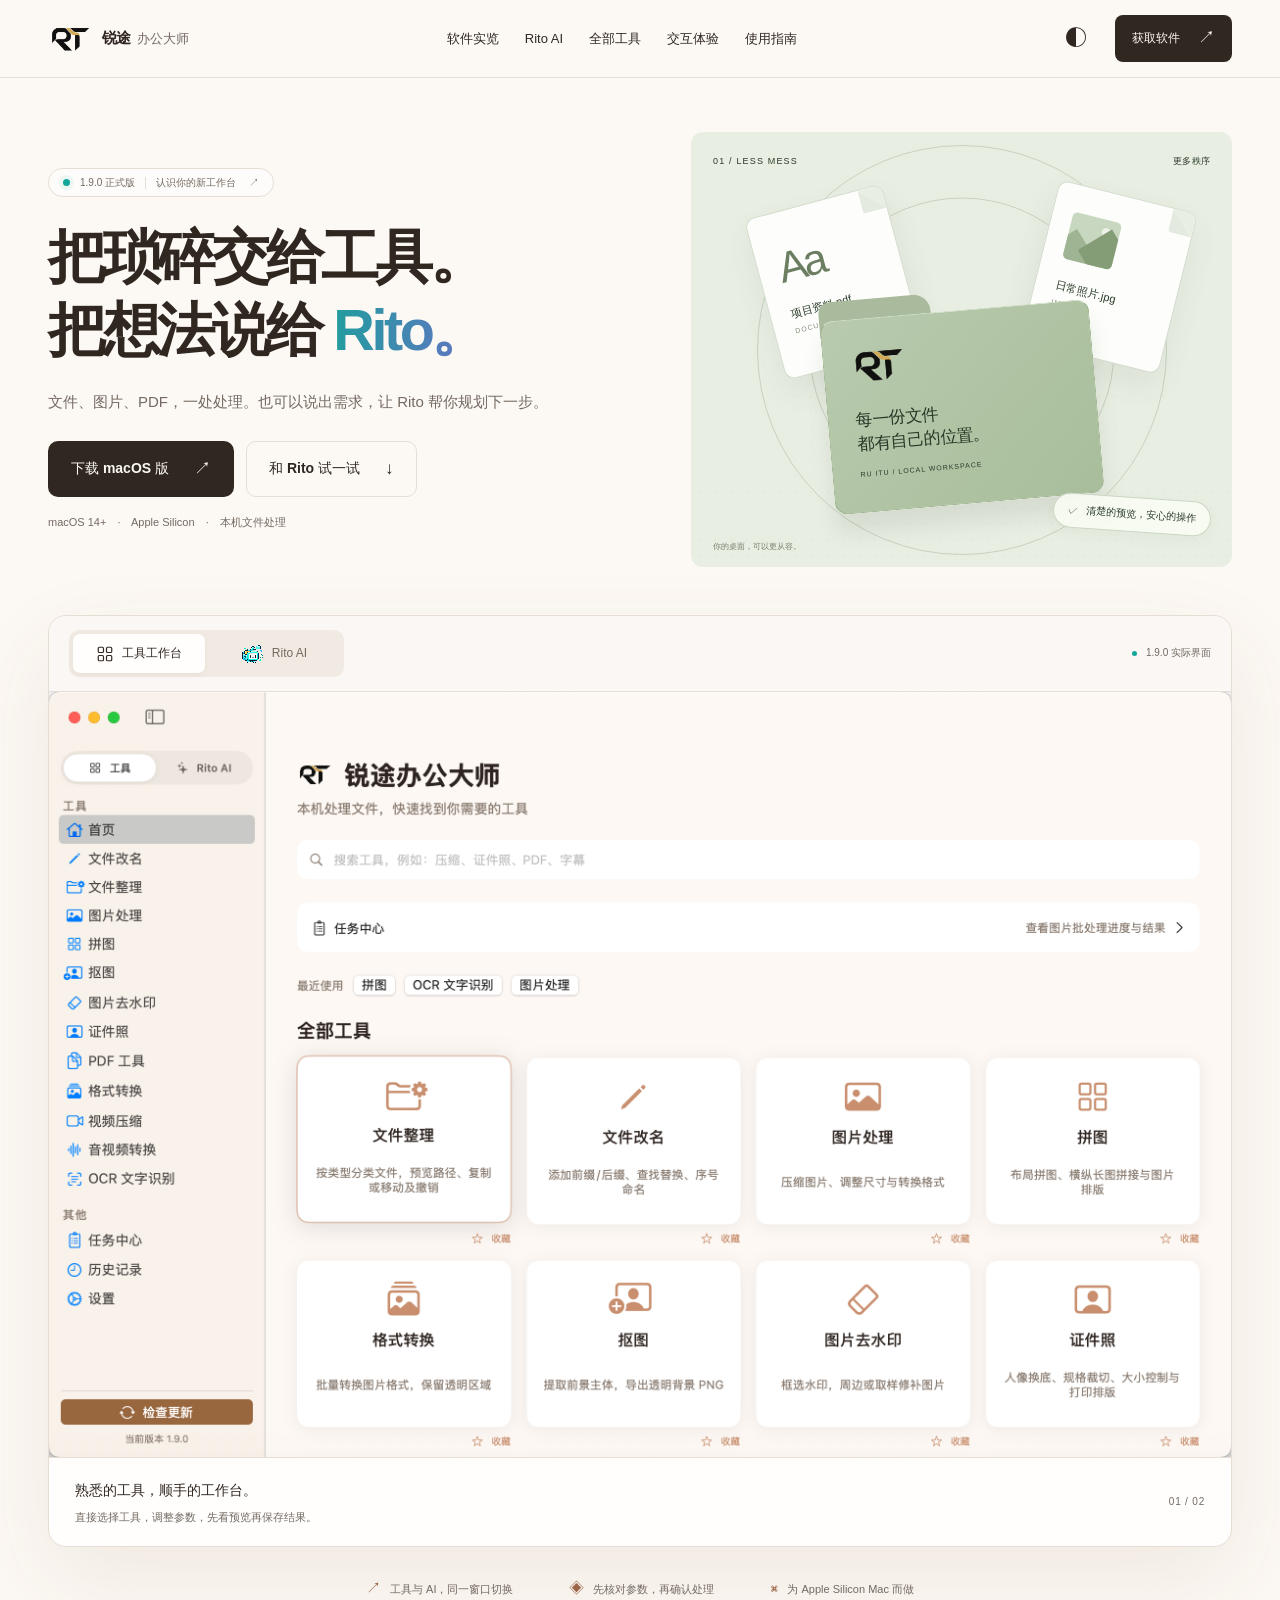
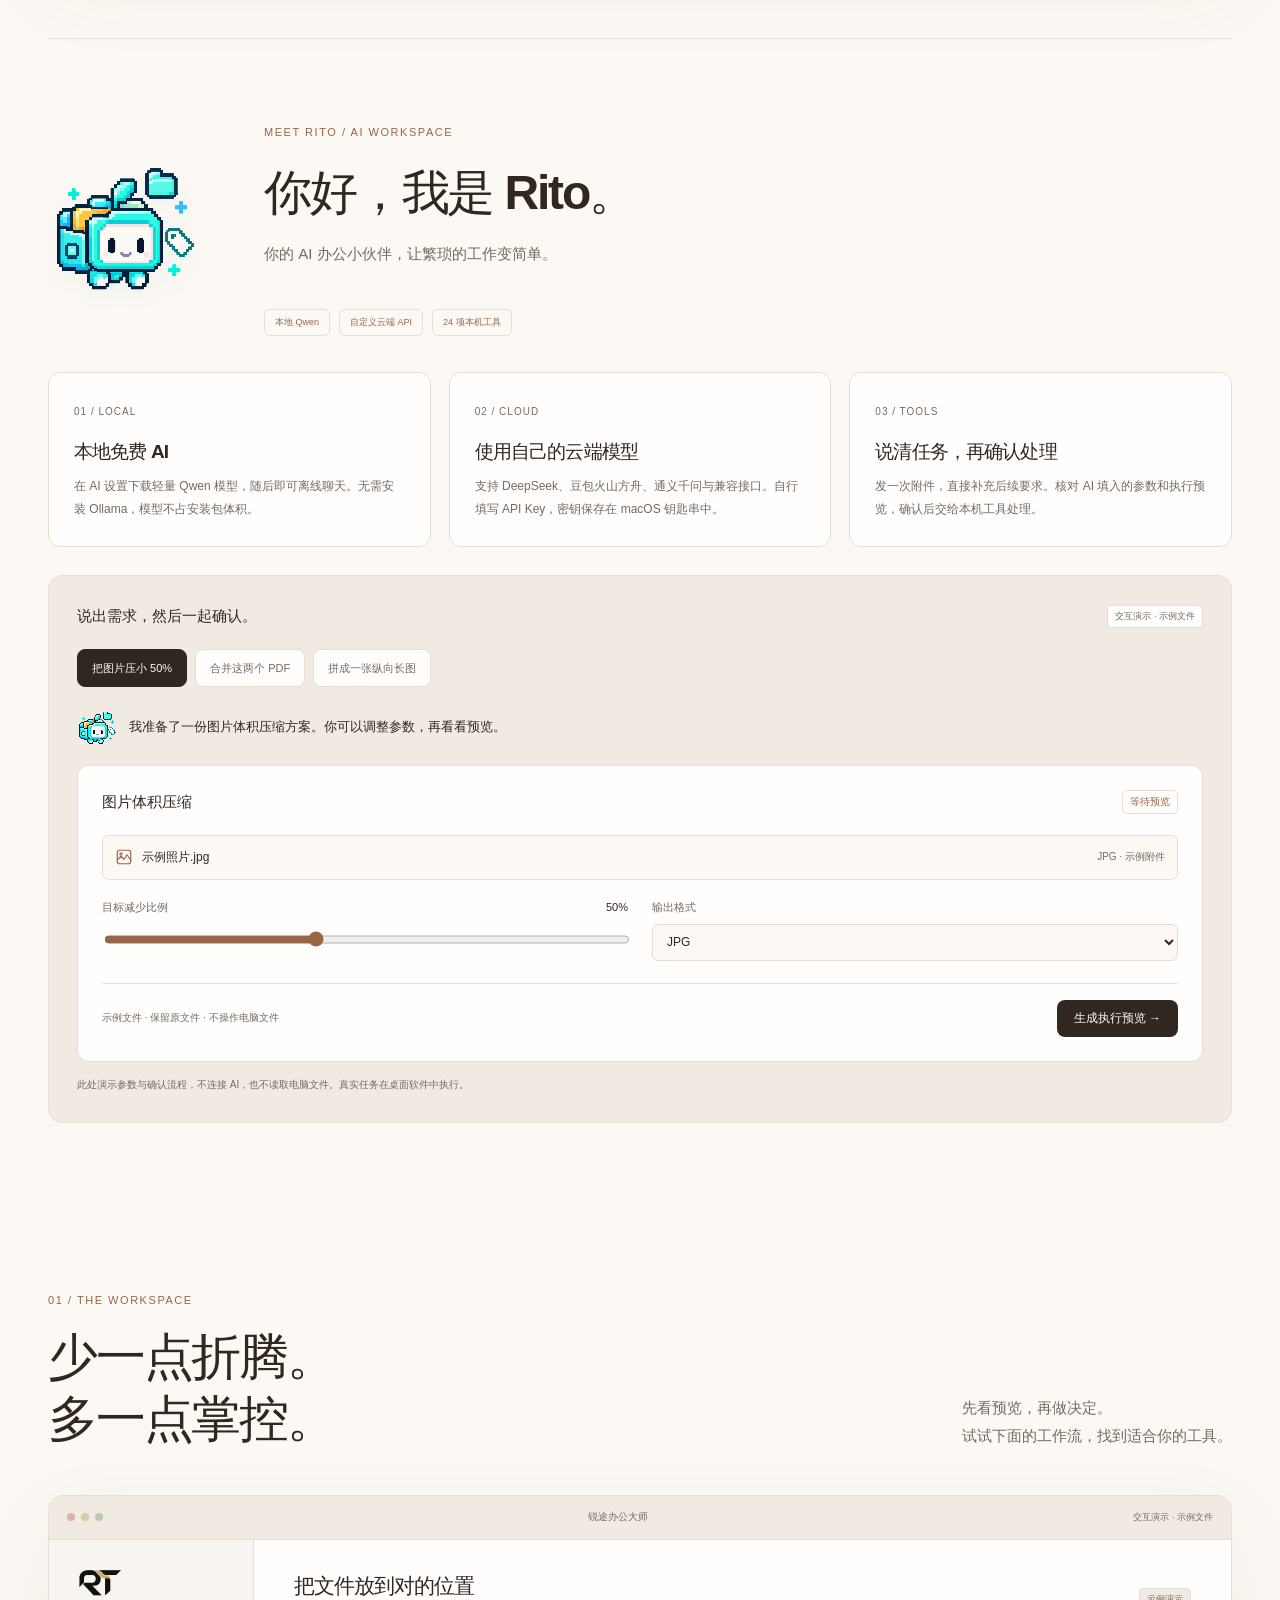
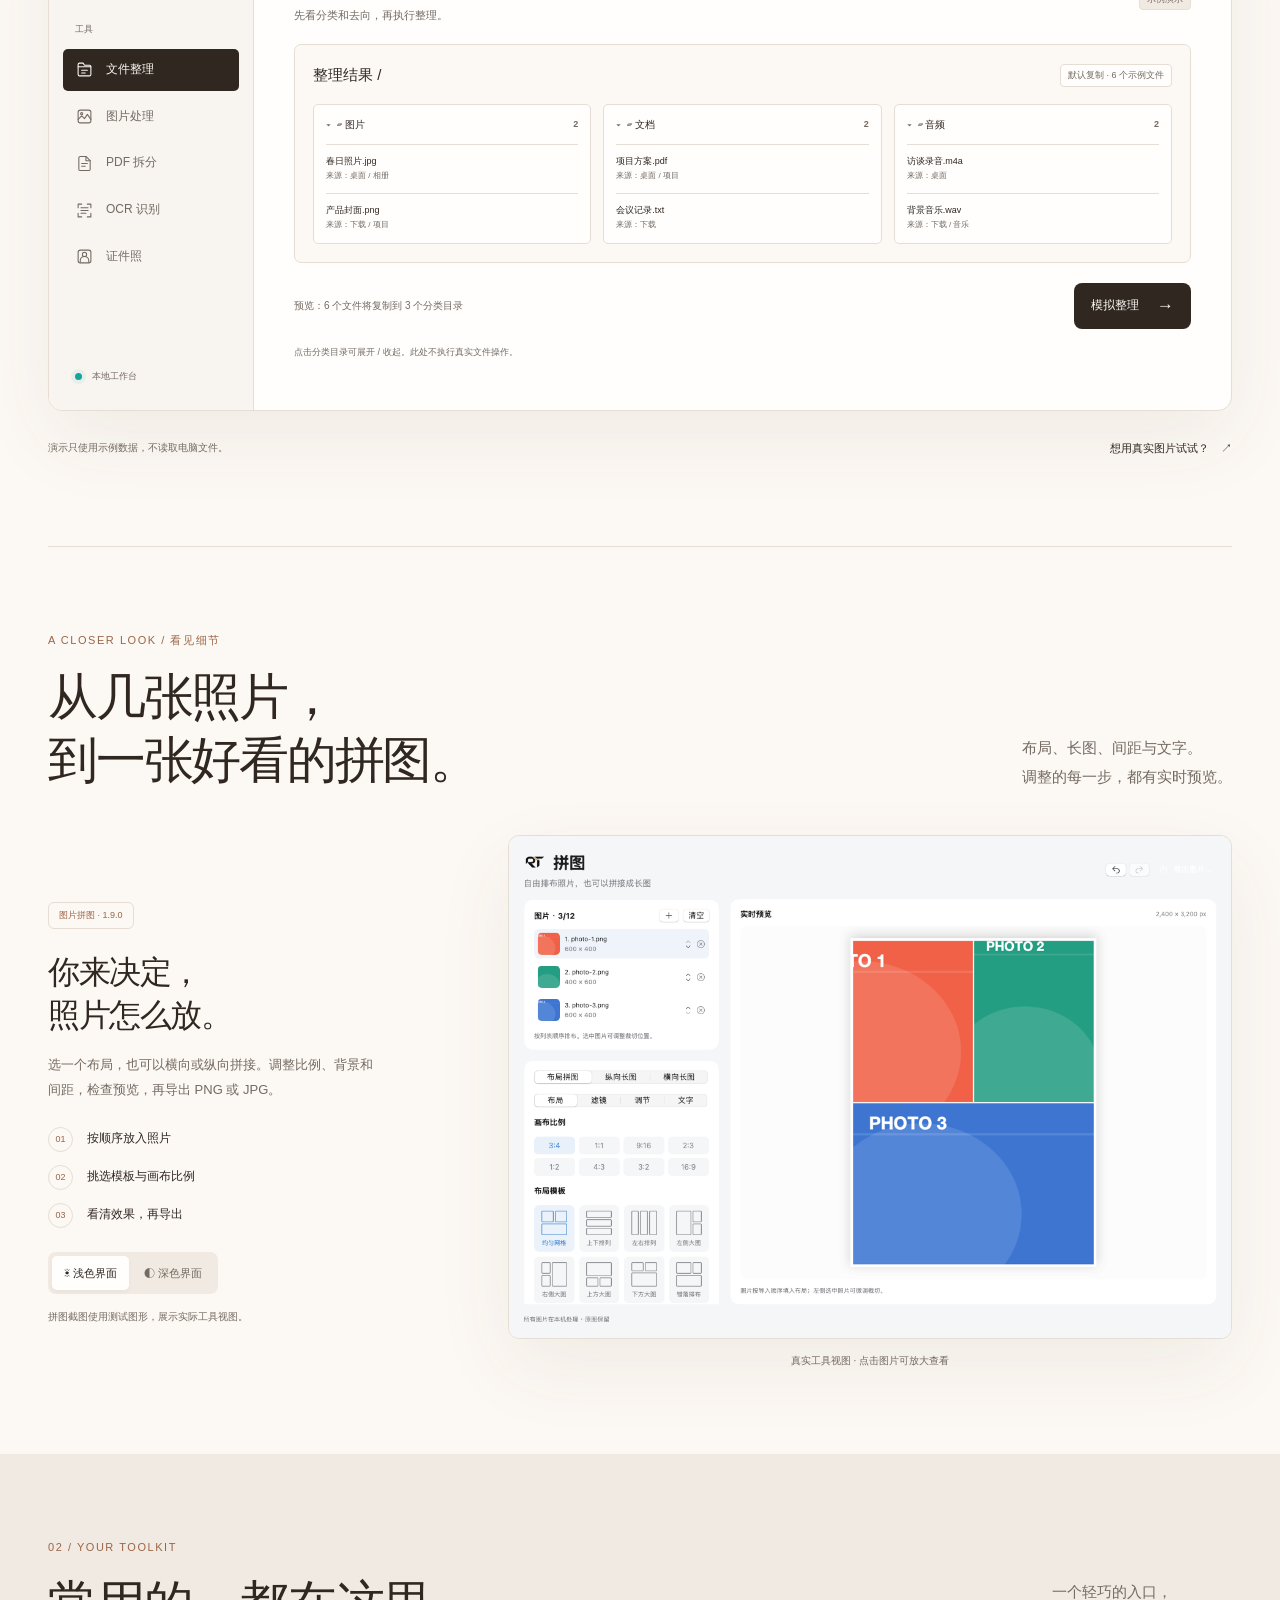
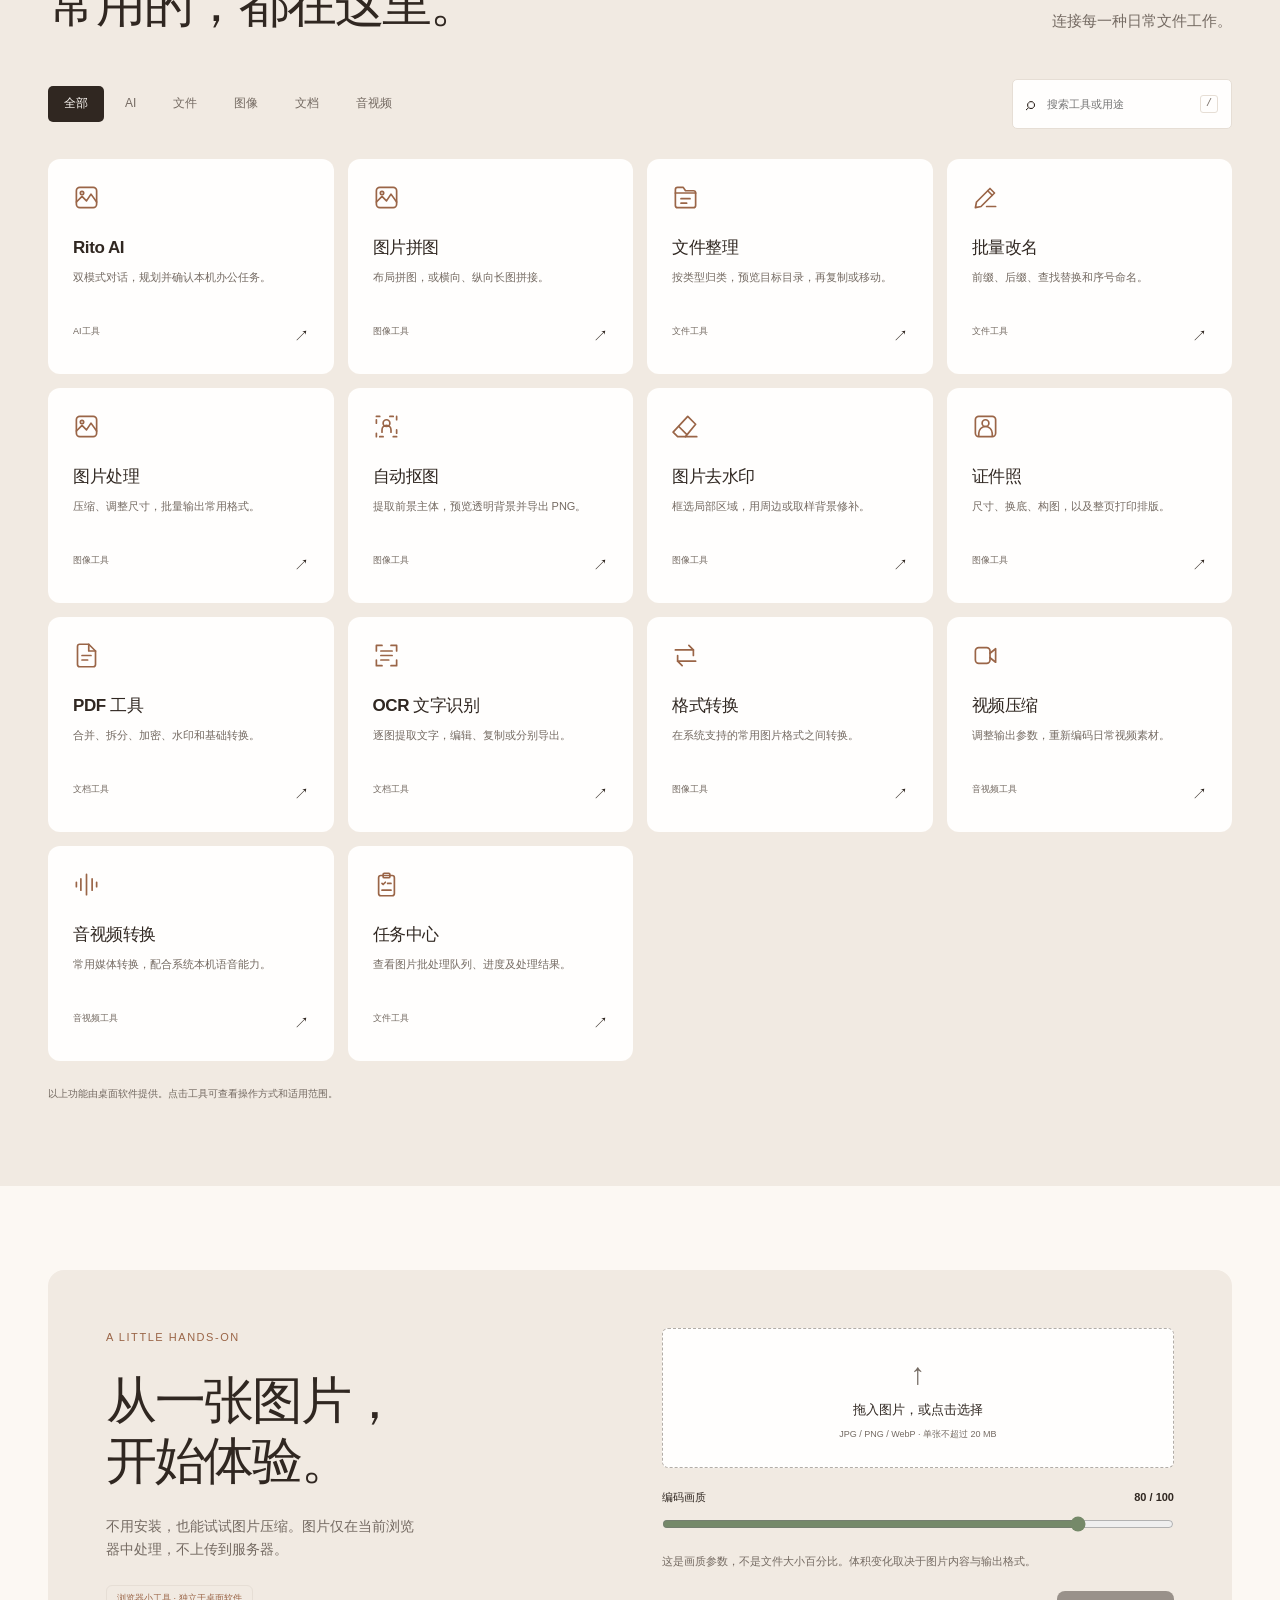
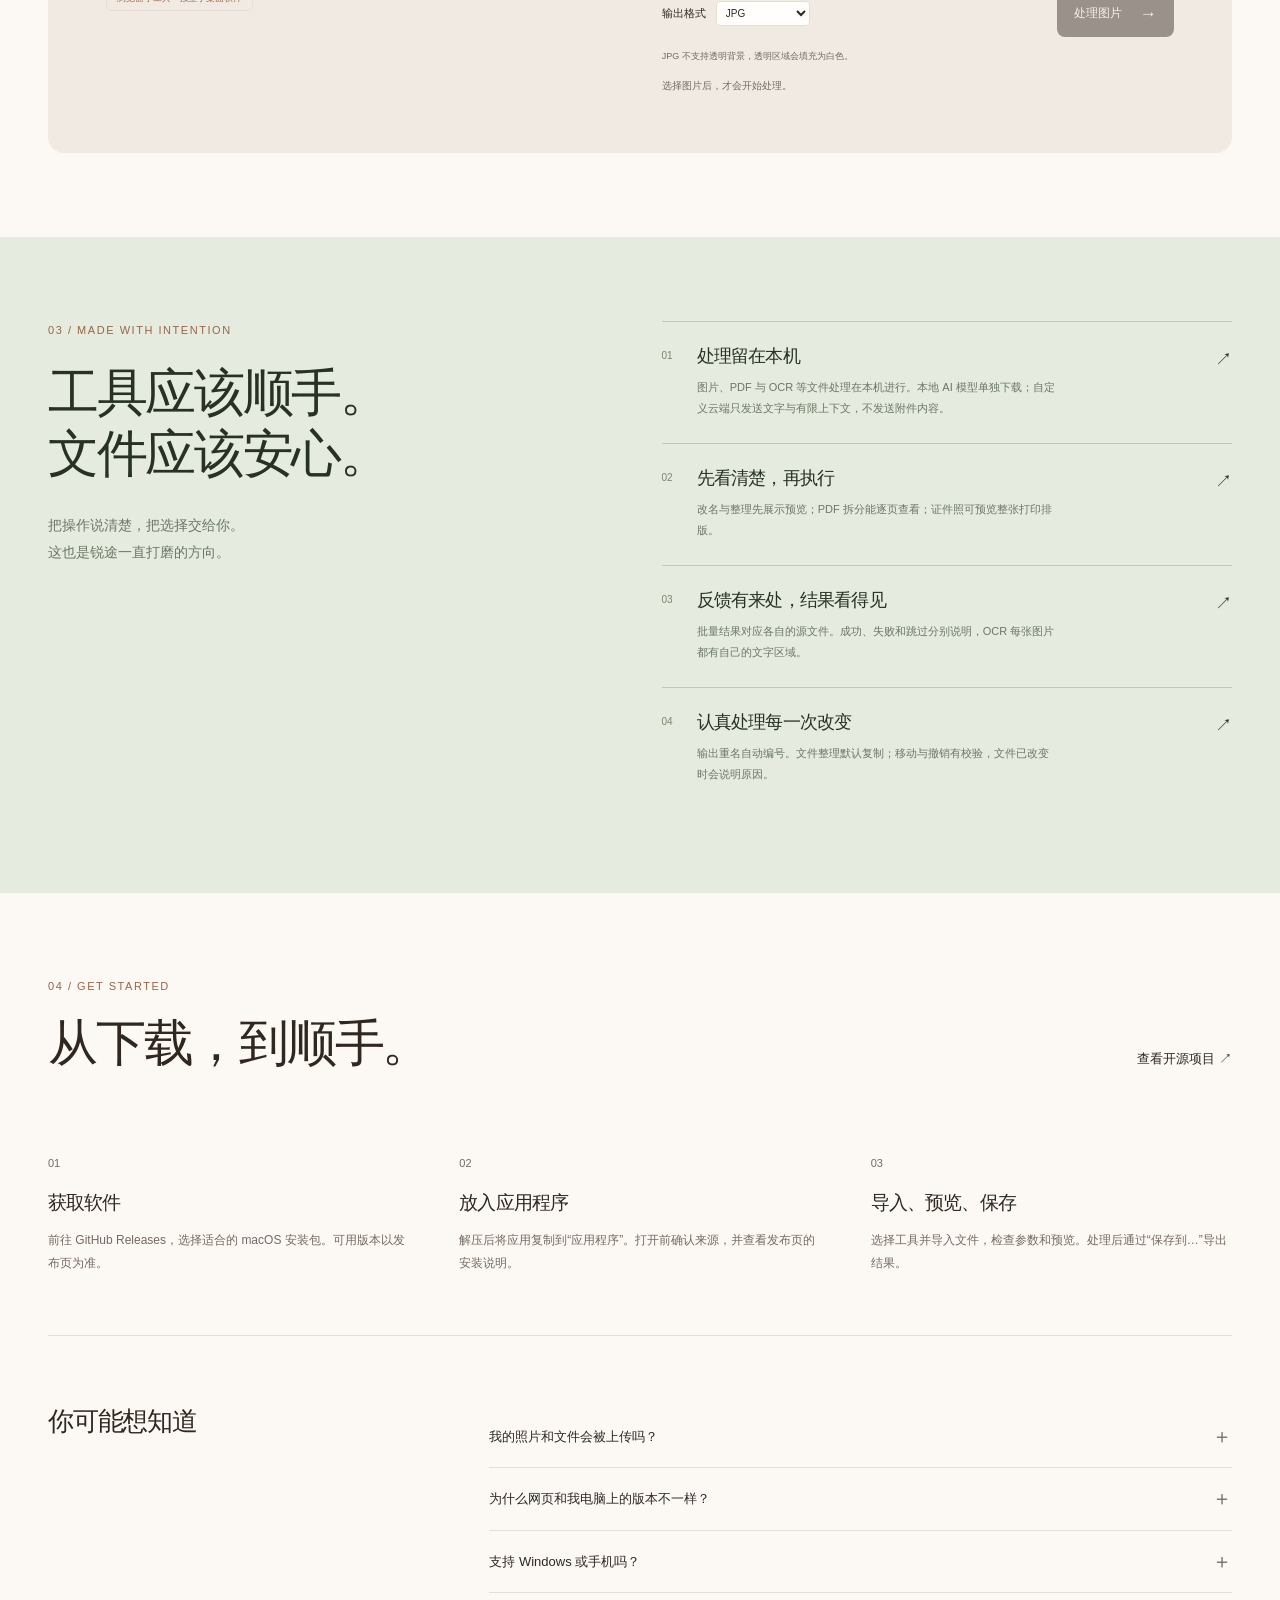
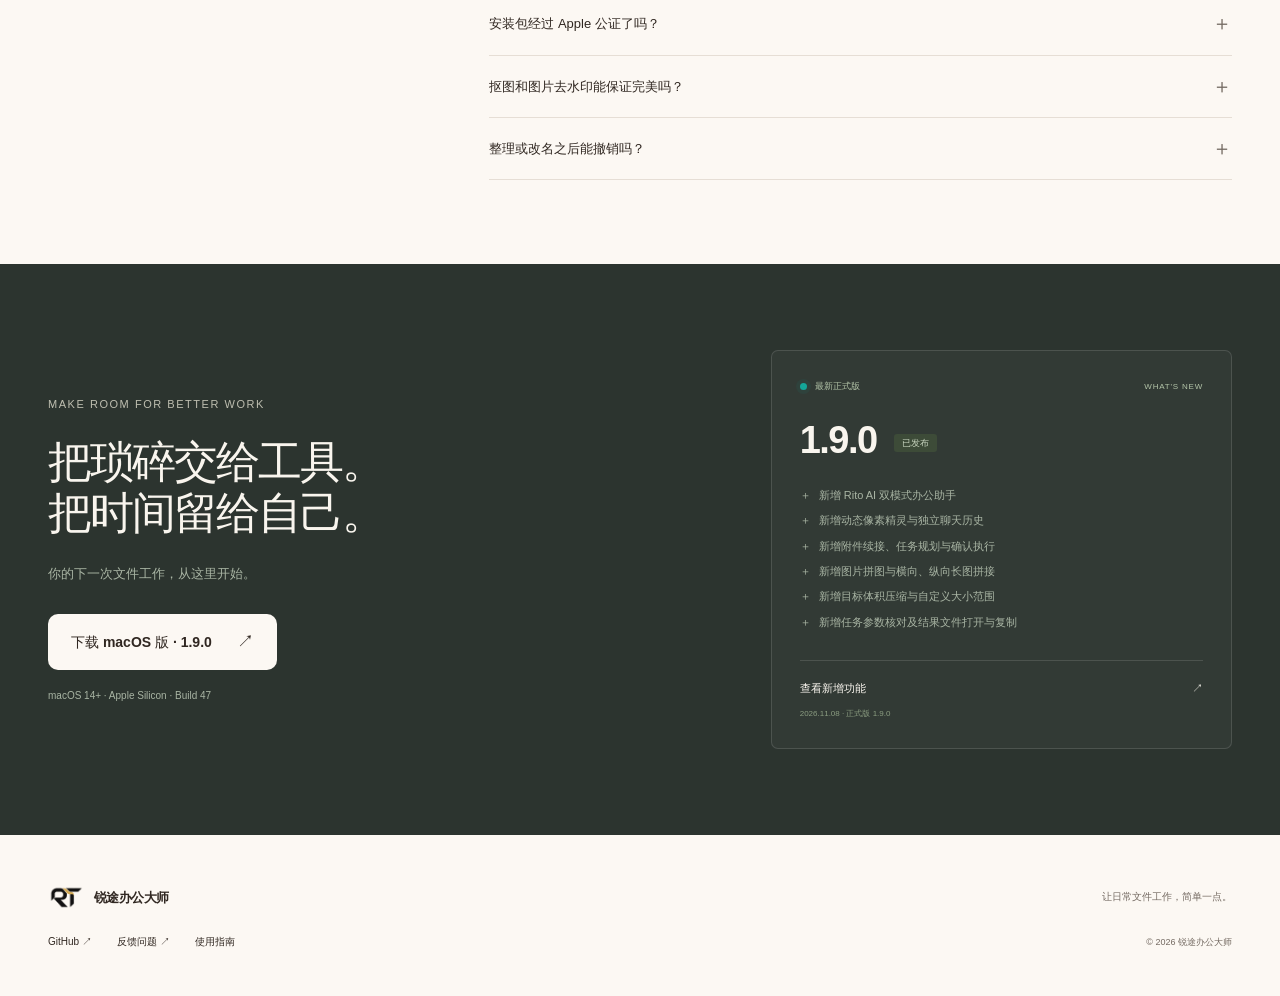
==== commit f083b185: "Add product screenshots, interactive Rito previews and clearer image quality controls" ====
--- a/website/index.html
+++ b/website/index.html
@@ -3,34 +3,53 @@
 <head>
 <meta charset="UTF-8"><meta name="viewport" content="width=device-width, initial-scale=1">
 <meta name="description" content="锐途办公大师：macOS 本机文件工作台与 Rito AI 办公助手。用自然语言规划任务，核对参数与预览后处理文件。">
-<meta name="theme-color" content="#f6f6f2"><title>锐途办公大师 — 文件工具与 Rito AI，一起把工作变简单。</title>
-<link rel="canonical" href="https://rylanwei-creator.github.io/ruitu-office-master/"><meta property="og:title" content="锐途办公大师 — 文件工具与 Rito AI，一起把工作变简单。"><meta property="og:description" content="文件工具、Rito AI、拼图与本机任务执行。"><meta property="og:type" content="website"><meta property="og:url" content="https://rylanwei-creator.github.io/ruitu-office-master/"><link rel="icon" href="assets/app-icon.png"><link rel="stylesheet" href="style.css?v=1.9.0">
+<meta name="theme-color" content="#fcf8f3"><title>锐途办公大师 — 文件工具与 Rito AI，一起把工作变简单。</title>
+<link rel="canonical" href="https://rylanwei-creator.github.io/ruitu-office-master/"><meta property="og:title" content="锐途办公大师 — 文件工具与 Rito AI，一起把工作变简单。"><meta property="og:description" content="文件工具、Rito AI、拼图与本机任务执行。"><meta property="og:type" content="website"><meta property="og:url" content="https://rylanwei-creator.github.io/ruitu-office-master/"><link rel="icon" href="assets/app-icon.png"><link rel="stylesheet" href="style.css?v=1.9.0"><link rel="stylesheet" href="showcase.css?v=20261117.2">
 </head>
 <body>
 <a class="skip" href="#main">跳到主要内容</a>
-<header class="header"><a class="brand" href="#main" aria-label="锐途办公大师首页"><img src="assets/rt-logo.png" alt="RT"><span>锐途<span class="brand-sub">办公大师</span></span></a><nav aria-label="主导航"><a href="#rito">Rito AI</a><a href="#tools">全部工具</a><a href="#experience">交互体验</a><a href="#principles">为什么锐途</a><a href="#guide">使用指南</a></nav><div class="header-actions"><button class="icon-button" id="theme" aria-label="切换深色模式" title="切换外观">◐</button><a class="button small dark" href="#download">获取软件 <span>↗</span></a><button class="icon-button menu-toggle" aria-label="打开导航" aria-expanded="false">☰</button></div></header>
+<header class="header"><a class="brand" href="#main" aria-label="锐途办公大师首页"><img src="assets/rt-logo.png" alt="RT"><span>锐途<span class="brand-sub">办公大师</span></span></a><nav aria-label="主导航"><a href="#screenshots">软件实览</a><a href="#rito">Rito AI</a><a href="#tools">全部工具</a><a href="#experience">交互体验</a><a href="#guide">使用指南</a></nav><div class="header-actions"><button class="icon-button" id="theme" aria-label="切换深色模式" title="切换外观">◐</button><a class="button small dark" href="#download">获取软件 <span>↗</span></a><button class="icon-button menu-toggle" aria-label="打开导航" aria-expanded="false">☰</button></div></header>
 <main id="main">
-<section class="hero wrap">
-<div class="eyebrow"><span class="live-dot"></span> 锐途办公大师 1.9.0 · 正式版</div>
-<div class="hero-grid"><div><h1>工具在手，<br><span class="muted">Rito 在旁。</span></h1><p class="hero-description">熟悉的文件工具，加上会对话的办公小伙伴。<br>说出任务，核对方案，让本机工具完成处理。</p><div class="hero-actions"><a class="button dark" href="#download">获取锐途办公大师 <span>↗</span></a><a class="text-link" href="#experience">先体验一下 <span>↓</span></a></div><p class="hero-note">macOS 14+ <span>·</span> Apple Silicon · M 系列芯片</p></div>
-<div class="hero-art" aria-label="文件整理概念插画"><div class="art-orbit orbit-one"></div><div class="art-orbit orbit-two"></div><div class="art-label top-label"><span>01 / LESS MESS</span><span>更多秩序</span></div><div class="floating-file file-a"><span class="file-glyph">Aa</span><span>项目资料.pdf</span><i>DOCUMENT</i></div><div class="floating-file file-b"><span class="picture-glyph"><b></b></span><span>日常照片.jpg</span><i>IMAGE</i></div><div class="folder-object"><div class="folder-tab"></div><div class="folder-face"><img src="assets/rt-logo.png" alt=""><span>每一份文件<br>都有自己的位置。</span><b>RU ITU / LOCAL WORKSPACE</b></div></div><div class="art-pill"><span>✓</span> 清楚的预览，安心的操作</div><span class="art-corner">你的桌面，可以更从容。</span></div></div>
-<div class="hero-bottom"><span>一处完成日常文件工作</span><span>工具工作台 / Rito AI</span><a href="#tools" aria-label="探索全部工具">探索工具 <span>↘</span></a></div>
+<section class="hero wrap" aria-labelledby="hero-title">
+  <div class="hero-heading hero-grid"><div class="hero-message">
+    <a class="version-pill" href="#download"><span class="live-dot"></span> 1.9.0 正式版 <span class="version-divider"></span> 认识你的新工作台 <span aria-hidden="true">↗</span></a>
+    <h1 id="hero-title">把琐碎交给工具。<br>把想法说给 <span class="rito-word">Rito。</span></h1>
+    <p class="hero-description">文件、图片、PDF，一处处理。<br class="mobile-break">也可以说出需求，让 Rito 帮你规划下一步。</p>
+    <div class="hero-actions"><a class="button dark" href="#download">下载 macOS 版 <span aria-hidden="true">↗</span></a><a class="button outline" href="#rito-workflow">和 Rito 试一试 <span aria-hidden="true">↓</span></a></div>
+    <p class="hero-note">macOS 14+ <span>·</span> Apple Silicon <span>·</span> 本机文件处理</p>
+  </div>
+<div class="hero-art" aria-label="文件整理概念插画"><div class="art-orbit orbit-one"></div><div class="art-orbit orbit-two"></div><div class="art-label top-label"><span>01 / LESS MESS</span><span>更多秩序</span></div><div class="floating-file file-a"><span class="file-glyph">Aa</span><span>项目资料.pdf</span><i>DOCUMENT</i></div><div class="floating-file file-b"><span class="picture-glyph"><b></b></span><span>日常照片.jpg</span><i>IMAGE</i></div><div class="folder-object"><div class="folder-tab"></div><div class="folder-face"><img src="assets/rt-logo.png" alt=""><span>每一份文件<br>都有自己的位置。</span><b>RU ITU / LOCAL WORKSPACE</b></div></div><div class="art-pill"><span>✓</span> 清楚的预览，安心的操作</div><span class="art-corner">你的桌面，可以更从容。</span></div>
+</div>
+  <div class="product-showcase" id="screenshots">
+    <div class="showcase-toolbar"><div class="screen-switch" role="tablist" aria-label="切换软件界面"><button id="screen-tab-tools" role="tab" aria-selected="true" aria-controls="screen-panel-tools" tabindex="0" data-screen="tools"><svg class="mode-icon" viewBox="0 0 24 24" fill="none" stroke="currentColor" stroke-width="1.6" stroke-linejoin="round" aria-hidden="true"><rect x="3" y="3" width="7" height="7" rx="1.5"/><rect x="14" y="3" width="7" height="7" rx="1.5"/><rect x="3" y="14" width="7" height="7" rx="1.5"/><rect x="14" y="14" width="7" height="7" rx="1.5"/></svg><span class="mode-label">工具工作台</span></button><button id="screen-tab-rito" role="tab" aria-selected="false" aria-controls="screen-panel-rito" tabindex="-1" data-screen="rito"><img src="assets/rito-mascot.png" width="23" height="23" alt=""> Rito AI</button></div><span class="showcase-label"><span class="live-dot"></span> 1.9.0 实际界面</span></div>
+    <div class="screen-stage">
+      <div id="screen-panel-tools" role="tabpanel" aria-labelledby="screen-tab-tools" data-screen-panel="tools"><button class="screenshot-open" data-gallery-open="0" aria-label="放大查看工具工作台截图"><img src="assets/screenshot-tools.png" width="2412" height="1562" alt="锐途办公大师 1.9.0 工具首页，包含文件整理、改名、图片、拼图、PDF 与 OCR 等工具" fetchpriority="high" decoding="async"><span class="zoom-hint">查看大图 <span aria-hidden="true">↗</span></span></button></div>
+      <div id="screen-panel-rito" role="tabpanel" aria-labelledby="screen-tab-rito" data-screen-panel="rito" hidden><button class="screenshot-open" data-gallery-open="1" aria-label="放大查看 Rito AI 截图"><img src="assets/screenshot-rito.png" width="2412" height="1562" alt="Rito AI 真实欢迎页，展示像素精灵、独立聊天历史、常用任务入口和输入框" decoding="async"><span class="zoom-hint">查看大图 <span aria-hidden="true">↗</span></span></button></div>
+    </div>
+    <div class="showcase-caption" aria-live="polite"><div><strong id="screen-caption-title">熟悉的工具，顺手的工作台。</strong><p id="screen-caption-copy">直接选择工具，调整参数，先看预览再保存结果。</p></div><span class="screen-count" id="screen-count">01 / 02</span></div>
+  </div>
+  <div class="product-notes"><span><i aria-hidden="true">↗</i> 工具与 AI，同一窗口切换</span><span><i aria-hidden="true">◈</i> 先核对参数，再确认处理</span><span><i aria-hidden="true">⌘</i> 为 Apple Silicon Mac 而做</span></div>
 </section>
 <section class="section wrap" id="rito">
-<div class="rito-intro"><div class="rito-portrait"><img src="assets/rito-mascot.png" alt="青绿色像素精灵 Rito" width="230" height="230"></div><div><div class="eyebrow">MEET RITO / AI WORKSPACE</div><h2>你好，我是 Rito。</h2><p>你的 AI 办公小伙伴，让繁琐的工作变简单。</p><div class="rito-badges"><span class="pill">本地 Qwen</span><span class="pill">自定义云端 API</span><span class="pill">24 项本机工具</span></div></div></div>
+<div class="rito-intro"><div class="rito-portrait" tabindex="0" aria-label="和 Rito 打个招呼"><img src="assets/rito-mascot.png" alt="青绿色像素精灵 Rito" width="230" height="230"></div><div><div class="eyebrow">MEET RITO / AI WORKSPACE</div><h2>你好，我是 Rito。</h2><p>你的 AI 办公小伙伴，让繁琐的工作变简单。</p><div class="rito-badges"><span class="pill">本地 Qwen</span><span class="pill">自定义云端 API</span><span class="pill">24 项本机工具</span></div></div></div>
 <div class="rito-modes"><article><span>01 / LOCAL</span><h3>本地免费 AI</h3><p>在 AI 设置下载轻量 Qwen 模型，随后即可离线聊天。无需安装 Ollama，模型不占安装包体积。</p></article><article><span>02 / CLOUD</span><h3>使用自己的云端模型</h3><p>支持 DeepSeek、豆包火山方舟、通义千问与兼容接口。自行填写 API Key，密钥保存在 macOS 钥匙串中。</p></article><article><span>03 / TOOLS</span><h3>说清任务，再确认处理</h3><p>发一次附件，直接补充后续要求。核对 AI 填入的参数和执行预览，确认后交给本机工具处理。</p></article></div>
-<div class="rito-interaction"><div class="demo-toolbar"><strong>试试 Rito 的工作流</strong><span class="badge">交互演示 · 示例文件</span></div><div class="rito-prompts" role="group" aria-label="选择示例任务"><button data-rito="compress" class="demo-button">把图片压小 50%</button><button data-rito="pdf" class="demo-button">合并这两个 PDF</button><button data-rito="collage" class="demo-button">拼成一张纵向长图</button></div><div id="rito-demo" aria-live="polite"></div><p class="demo-note">此处演示参数与确认流程，不连接 AI，也不读取电脑文件。真实任务在桌面软件中执行。</p></div>
+<div class="rito-interaction" id="rito-workflow"><div class="demo-toolbar"><strong>说出需求，然后一起确认。</strong><span class="badge">交互演示 · 示例文件</span></div><div class="rito-prompts" role="group" aria-label="选择示例任务"><button data-rito="compress" class="demo-button" aria-pressed="true">把图片压小 50%</button><button data-rito="pdf" class="demo-button" aria-pressed="false">合并这两个 PDF</button><button data-rito="collage" class="demo-button" aria-pressed="false">拼成一张纵向长图</button></div><div id="rito-demo" aria-live="polite"></div><p class="demo-note">此处演示参数与确认流程，不连接 AI，也不读取电脑文件。真实任务在桌面软件中执行。</p></div>
 </section>
 <section class="experience section wrap" id="experience"><div class="section-heading"><div><div class="eyebrow">01 / THE WORKSPACE</div><h2>少一点折腾。<br>多一点掌控。</h2></div><p>先看预览，再做决定。<br>试试下面的工作流，找到适合你的工具。</p></div>
 <div class="app-window"><div class="window-bar"><div class="traffic"><i></i><i></i><i></i></div><span>锐途办公大师</span><span class="demo-label">交互演示 · 示例文件</span></div><div class="workspace"><aside class="app-sidebar"><img src="assets/rt-logo.png" alt="RT"><p>工具</p><div id="demo-tabs" role="tablist" aria-label="演示工具"></div><div class="sidebar-bottom"><span class="live-dot"></span> 本地工作台</div></aside><div class="demo-area" id="demo-area" role="tabpanel" aria-live="polite"></div></div></div><div class="experience-caption"><span>演示只使用示例数据，不读取电脑文件。</span><a class="text-link" href="#browser-tool">想用真实图片试试？ <span>↗</span></a></div>
 </section>
+<section class="section wrap collage-story" id="gallery" aria-labelledby="gallery-title">
+  <div class="section-heading"><div><div class="eyebrow">A CLOSER LOOK / 看见细节</div><h2 id="gallery-title">从几张照片，<br>到一张好看的拼图。</h2></div><p>布局、长图、间距与文字。<br>调整的每一步，都有实时预览。</p></div>
+  <div class="gallery-layout"><div class="gallery-copy"><span class="pill">图片拼图 · 1.9.0</span><h3>你来决定，<br>照片怎么放。</h3><p>选一个布局，也可以横向或纵向拼接。调整比例、背景和间距，检查预览，再导出 PNG 或 JPG。</p><ul><li><span>01</span> 按顺序放入照片</li><li><span>02</span> 挑选模板与画布比例</li><li><span>03</span> 看清效果，再导出</li></ul><div class="gallery-theme" role="group" aria-label="查看拼图界面外观"><button data-gallery-theme="light" aria-pressed="true">☀ 浅色界面</button><button data-gallery-theme="dark" aria-pressed="false">◐ 深色界面</button></div><p class="gallery-disclosure">拼图截图使用测试图形，展示实际工具视图。</p></div><figure class="gallery-figure"><button class="screenshot-open" id="collage-zoom" data-gallery-open="2" aria-label="放大查看拼图工具截图"><img id="collage-screenshot" src="assets/screenshot-collage-light.png" width="1180" height="820" loading="lazy" alt="拼图工具浅色界面，左侧设置比例和模板，右侧实时展示三张测试图片的拼图"><span class="zoom-hint">查看大图 <span aria-hidden="true">↗</span></span></button><figcaption>真实工具视图 · 点击图片可放大查看</figcaption></figure></div>
+</section>
 <section class="section tools-section" id="tools"><div class="wrap"><div class="section-heading"><div><div class="eyebrow">02 / YOUR TOOLKIT</div><h2>常用的，都在这里。</h2></div><p>一个轻巧的入口，<br>连接每一种日常文件工作。</p></div><div class="tool-controls"><div class="filter-tabs" id="filters" role="group" aria-label="筛选工具"></div><label class="search"><span>⌕</span><input id="tool-search" type="search" placeholder="搜索工具或用途" aria-label="搜索工具或用途"><kbd>/</kbd></label></div><div class="tool-grid" id="tool-grid"></div><p class="empty-search" id="empty-search" hidden>没有找到对应工具，试试“图片”“文字”或“整理”。</p><p class="tools-note">以上功能由桌面软件提供。点击工具可查看操作方式和适用范围。</p></div></section>
-<section class="section wrap" id="browser-tool"><div class="browser-lab"><div class="lab-copy"><div class="eyebrow">A LITTLE HANDS-ON</div><h2>从一张图片，<br>开始体验。</h2><p>不用安装，也能试试图片压缩。图片仅在当前浏览器中处理，不上传到服务器。</p><span class="pill">浏览器小工具 · 独立于桌面软件</span></div><div class="lab-work"><label class="upload-zone" id="upload-zone"><input id="image-file" type="file" accept="image/jpeg,image/png,image/webp"><span class="upload-icon">↑</span><strong>拖入图片，或点击选择</strong><small>JPG / PNG / WebP · 单张不超过 20 MB</small></label><div class="lab-settings"><label for="quality">输出质量 <strong id="quality-value">80%</strong></label><input id="quality" type="range" min="10" max="95" value="80"><div class="lab-row"><label>输出格式 <select id="output-format" aria-label="输出格式"><option value="image/jpeg">JPG</option><option value="image/webp">WebP</option><option value="image/png">PNG（无损）</option></select></label><button class="button dark small" id="compress" disabled>处理图片 <span>→</span></button></div><p id="format-hint">JPG 不支持透明背景，透明区域会填充为白色。</p></div><div class="lab-result" id="lab-result" hidden><img id="lab-preview" alt="处理后的图片预览"><div><strong id="lab-filename"></strong><p id="lab-size"></p><a class="button small outline" id="lab-download" download>下载结果 ↓</a></div></div><p id="lab-status" role="status" aria-live="polite">选择图片后，才会开始处理。</p></div></div></section>
+<section class="section wrap" id="browser-tool"><div class="browser-lab"><div class="lab-copy"><div class="eyebrow">A LITTLE HANDS-ON</div><h2>从一张图片，<br>开始体验。</h2><p>不用安装，也能试试图片压缩。图片仅在当前浏览器中处理，不上传到服务器。</p><span class="pill">浏览器小工具 · 独立于桌面软件</span></div><div class="lab-work"><label class="upload-zone" id="upload-zone"><input id="image-file" type="file" accept="image/jpeg,image/png,image/webp"><span class="upload-icon">↑</span><strong>拖入图片，或点击选择</strong><small>JPG / PNG / WebP · 单张不超过 20 MB</small></label><div class="lab-settings"><label for="quality">编码画质 <strong id="quality-value">80 / 100</strong></label><input id="quality" type="range" min="10" max="95" value="80" aria-describedby="quality-hint"><p id="quality-hint" class="quality-hint">这是画质参数，不是文件大小百分比。体积变化取决于图片内容与输出格式。</p><div class="lab-row"><label>输出格式 <select id="output-format" aria-label="输出格式"><option value="image/jpeg">JPG</option><option value="image/webp">WebP</option><option value="image/png">PNG（无损）</option></select></label><button class="button dark small" id="compress" disabled>处理图片 <span>→</span></button></div><p id="format-hint">JPG 不支持透明背景，透明区域会填充为白色。</p></div><div class="lab-result" id="lab-result" hidden><img id="lab-preview" alt="处理后的图片预览"><div><strong id="lab-filename"></strong><p id="lab-size"></p><p id="lab-settings-used"></p><a class="button small outline" id="lab-download" download>下载结果 ↓</a></div></div><p id="lab-status" role="status" aria-live="polite">选择图片后，才会开始处理。</p></div></div></section>
 <section class="section principles" id="principles"><div class="wrap principles-grid"><div><div class="eyebrow">03 / MADE WITH INTENTION</div><h2>工具应该顺手。<br>文件应该安心。</h2><p class="principles-intro">把操作说清楚，把选择交给你。<br>这也是锐途一直打磨的方向。</p></div><div class="principle-list"><article><span>01</span><div><h3>处理留在本机</h3><p>图片、PDF 与 OCR 等文件处理在本机进行。本地 AI 模型单独下载；自定义云端只发送文字与有限上下文，不发送附件内容。</p></div><i>↗</i></article><article><span>02</span><div><h3>先看清楚，再执行</h3><p>改名与整理先展示预览；PDF 拆分能逐页查看；证件照可预览整张打印排版。</p></div><i>↗</i></article><article><span>03</span><div><h3>反馈有来处，结果看得见</h3><p>批量结果对应各自的源文件。成功、失败和跳过分别说明，OCR 每张图片都有自己的文字区域。</p></div><i>↗</i></article><article><span>04</span><div><h3>认真处理每一次改变</h3><p>输出重名自动编号。文件整理默认复制；移动与撤销有校验，文件已改变时会说明原因。</p></div><i>↗</i></article></div></div></section>
 <section class="section wrap" id="guide"><div class="section-heading"><div><div class="eyebrow">04 / GET STARTED</div><h2>从下载，到顺手。</h2></div><a class="text-link" href="https://github.com/rylanwei-creator/ruitu-office-master" target="_blank" rel="noopener">查看开源项目 ↗</a></div><div class="steps"><article><span>01</span><h3>获取软件</h3><p>前往 GitHub Releases，选择适合的 macOS 安装包。可用版本以发布页为准。</p></article><article><span>02</span><h3>放入应用程序</h3><p>解压后将应用复制到“应用程序”。打开前确认来源，并查看发布页的安装说明。</p></article><article><span>03</span><h3>导入、预览、保存</h3><p>选择工具并导入文件，检查参数和预览。处理后通过“保存到…”导出结果。</p></article></div><div class="faq-layout"><h3>你可能想知道</h3><div class="faqs"><details><summary>我的照片和文件会被上传吗？<span>＋</span></summary><p>图片、PDF、OCR 等文件处理在本机完成。本地 AI 下载后可离线对话；自定义云端发送文字与有限上下文，不发送附件内容或文件名。网页图片小工具同样只在浏览器内处理。</p></details><details><summary>为什么网页和我电脑上的版本不一样？<span>＋</span></summary><p>官网提供 1.9.0 正式版，适用于 macOS 14 及以上的 Apple Silicon Mac。可在软件内检查更新；下载新版本后替换旧应用。</p></details><details><summary>支持 Windows 或手机吗？<span>＋</span></summary><p>目前桌面软件支持 macOS 14 及以上，没有 Windows、iOS 或 Android 版本。官网可在手机浏览，也可以使用网页图片小工具。</p></details><details><summary>安装包经过 Apple 公证了吗？<span>＋</span></summary><p>当前开发构建使用 ad-hoc 签名，尚未完成 Developer ID 签名与 Apple 公证。请核对发布说明和来源。官网不会建议你关闭系统安全设置。</p></details><details><summary>抠图和图片去水印能保证完美吗？<span>＋</span></summary><p>抠图使用系统前景分割，复杂背景、发丝和透明物体需要人工检查，目前支持框选清除残留背景。图片去水印提供周边插值及取样修补，适合简单背景，无法保证恢复被遮住的真实细节。</p></details><details><summary>整理或改名之后能撤销吗？<span>＋</span></summary><p>改名提供撤销上次操作；文件整理在本机保存日志，可校验后尝试撤销。文件被修改、原位置被占用等情况会阻止相应撤销。复制会额外占用磁盘，移动会改变文件路径。</p></details></div></div></section>
 <section class="download-section" id="download"><div class="wrap download-grid"><div><div class="eyebrow">MAKE ROOM FOR BETTER WORK</div><h2>把琐碎交给工具。<br>把时间留给自己。</h2><p>你的下一次文件工作，从这里开始。</p><a class="button light" href="https://github.com/rylanwei-creator/ruitu-office-master/releases/download/v1.9.0/RuituOfficeMaster_1.9.0_AppleSilicon.zip" target="_blank" rel="noopener">下载 macOS 版 · 1.9.0 <span>↗</span></a><p class="download-note">macOS 14+ · Apple Silicon · Build 47</p></div><div class="release-card"><div class="release-top"><span class="live-dot"></span> 最新正式版 <span>WHAT'S NEW</span></div><h3>1.9.0 <span>已发布</span></h3><ul><li>新增 Rito AI 双模式办公助手</li><li>新增动态像素精灵与独立聊天历史</li><li>新增附件续接、任务规划与确认执行</li><li>新增图片拼图与横向、纵向长图拼接</li><li>新增目标体积压缩与自定义大小范围</li><li>新增任务参数核对及结果文件打开与复制</li></ul><a href="https://github.com/rylanwei-creator/ruitu-office-master/releases/tag/v1.9.0" target="_blank" rel="noopener">查看新增功能 <span>↗</span></a><small>2026.11.08 · 正式版 1.9.0</small></div></div></section>
 </main>
 <footer class="wrap"><a class="brand" href="#main"><img src="assets/rt-logo.png" alt="RT"><span>锐途办公大师</span></a><p>让日常文件工作，简单一点。</p><div><a href="https://github.com/rylanwei-creator/ruitu-office-master" target="_blank" rel="noopener">GitHub ↗</a><a href="https://github.com/rylanwei-creator/ruitu-office-master/issues" target="_blank" rel="noopener">反馈问题 ↗</a><a href="#guide">使用指南</a></div><span class="copyright">© 2026 锐途办公大师</span></footer>
 <dialog id="tool-dialog"><div class="dialog-top"><span>工具指南</span><button class="icon-button" id="close-dialog" aria-label="关闭工具指南">×</button></div><div id="dialog-content"></div></dialog>
-<div class="toast" id="toast" role="status" aria-live="polite"></div><script src="app.js?v=1.9.0"></script>
+<dialog id="screenshot-dialog" class="screenshot-dialog" aria-labelledby="screenshot-title"><div class="lightbox-header"><div><span id="screenshot-position">01 / 04</span><h2 id="screenshot-title">工具工作台</h2></div><button id="close-screenshot" class="icon-button" aria-label="关闭截图预览">×</button></div><div class="lightbox-body"><img id="lightbox-image" alt=""></div><div class="lightbox-footer"><button id="previous-screenshot" class="demo-button" aria-label="上一张截图">← 上一张</button><p id="lightbox-caption"></p><button id="next-screenshot" class="demo-button" aria-label="下一张截图">下一张 →</button></div></dialog>
+<div class="toast" id="toast" role="status" aria-live="polite"></div><script src="app.js?v=20261117.2"></script><script src="showcase.js?v=20261117.2"></script>
 </body></html>
--- a/website/showcase.css
+++ b/website/showcase.css
@@ -0,0 +1,26 @@
+/* Product-led presentation for the 1.9.0 desktop release. */
+body{--bg:#fcf8f3;--surface:#fffefd;--soft:#f1eae2;--text:#302721;--muted:#746a62;--line:#e6ded5;--accent:#d9baa4;--accent-dark:#9a6547;--shadow:0 28px 80px #5c413312;font-size:15px}
+body.dark-mode{--bg:#191b1c;--surface:#222526;--soft:#2c3031;--text:#f2ebe4;--muted:#b4aaa0;--line:#3b3e3e;--accent:#b99579;--accent-dark:#e2b898;--shadow:0 28px 80px #0004}
+html{scroll-padding-top:100px}h1,h2,h3{letter-spacing:-.045em}a,button{touch-action:manipulation}
+button:focus-visible,a:focus-visible,input:focus-visible,select:focus-visible,[tabindex]:focus-visible{outline:3px solid #12a69e;outline-offset:4px}
+.header{height:78px;background:color-mix(in srgb,var(--bg) 92%,transparent)}.header nav{gap:26px}.header nav a{transition:color .18s}.header nav a:hover{color:var(--accent-dark)}.button{border-radius:10px;padding:13px 22px}.button.dark{background:var(--text);color:var(--bg)}.button.outline{background:transparent}.button.small{border-radius:8px}.live-dot{background:#14a699;box-shadow:0 0 0 4px #14a69912}
+.hero{padding-top:54px}.hero-heading{text-align:center;margin:auto}.hero-heading h1{font-size:clamp(48px,5.8vw,80px);line-height:1.2;letter-spacing:-.06em;font-weight:600;margin:26px auto 0}.rito-word{background:linear-gradient(95deg,#219d9e,#6870c7);background-clip:text;-webkit-background-clip:text;color:transparent}.version-pill{display:inline-flex;align-items:center;gap:10px;padding:6px 14px;border:1px solid var(--line);border-radius:100px;color:var(--muted);font-size:11px;line-height:1.5;background:color-mix(in srgb,var(--surface) 75%,transparent)}.version-pill>span:last-child{margin-left:3px}.version-divider{height:12px;width:1px;background:var(--line)}.hero .hero-description{font-size:16px;line-height:1.9;margin-top:21px;color:var(--muted)}.hero .hero-actions{justify-content:center;gap:12px;margin-top:24px}.hero-note{font-size:11px;margin-top:16px}.mobile-break{display:none}
+.product-showcase{margin-top:44px;border:1px solid var(--line);border-radius:18px;background:var(--surface);box-shadow:0 32px 90px #6a493315;overflow:hidden;scroll-margin-top:100px}.dark-mode .product-showcase{box-shadow:var(--shadow)}.showcase-toolbar{display:flex;align-items:center;justify-content:space-between;gap:16px;padding:14px 20px;border-bottom:1px solid var(--line);background:color-mix(in srgb,var(--surface) 65%,var(--soft))}.screen-switch{display:flex;align-items:center;gap:3px;padding:4px;background:var(--soft);border-radius:10px}.screen-switch button{display:flex;align-items:center;justify-content:center;gap:8px;border:0;background:transparent;color:var(--muted);border-radius:7px;padding:8px 18px;font-size:12px;min-width:132px;line-height:23px;transition:color .18s,background .18s,box-shadow .18s}.screen-switch button[aria-selected=true]{color:var(--text);background:var(--surface);box-shadow:0 2px 7px #0000000b}.screen-switch button>span{font-size:18px}.screen-switch img{object-fit:contain;image-rendering:pixelated}.showcase-label{display:flex;align-items:center;gap:9px;color:var(--muted);font-size:10px}.showcase-label .live-dot{width:5px;height:5px;box-shadow:none}.screen-stage{background:#fcf8f3;aspect-ratio:2412/1562;overflow:hidden}.screen-stage [role=tabpanel]{height:100%}.screenshot-open{display:block;position:relative;width:100%;padding:0;border:0;background:transparent;color:var(--text);cursor:zoom-in;text-align:inherit}.screenshot-open>img{display:block;width:100%;height:auto}.screen-stage .screenshot-open{height:100%}.screen-stage .screenshot-open>img{height:100%;object-fit:contain}.zoom-hint{position:absolute;right:18px;bottom:18px;display:flex;align-items:center;gap:16px;background:#302721e8;color:#fff8f0;border:1px solid #ffffff25;border-radius:8px;padding:8px 12px;font-size:10px;box-shadow:0 4px 12px #0001;opacity:0;transform:translateY(4px);transition:opacity .2s,transform .2s}.screenshot-open:hover .zoom-hint,.screenshot-open:focus-visible .zoom-hint{opacity:1;transform:none}.showcase-caption{display:flex;align-items:center;justify-content:space-between;padding:20px 26px;border-top:1px solid var(--line);gap:16px}.showcase-caption strong{font-size:14px;font-weight:550}.showcase-caption p{color:var(--muted);font-size:11px;margin-top:5px}.screen-count{font-size:10px;font-variant-numeric:tabular-nums;letter-spacing:.08em;color:var(--muted);flex:none}.product-notes{display:flex;justify-content:center;align-items:center;gap:56px;padding:29px 0 37px;border-bottom:1px solid var(--line);font-size:11px;color:var(--muted)}.product-notes>span{display:flex;align-items:center;gap:9px}.product-notes i{font-style:normal;color:var(--accent-dark);font-size:15px}
+.section{padding-block:84px}.section-heading h2{font-size:clamp(34px,4vw,50px);line-height:1.25}.eyebrow{color:var(--accent-dark);font-weight:500;letter-spacing:.14em}.rito-intro{gap:44px;margin-bottom:36px}.rito-intro h2{font-size:48px}.rito-portrait{background:transparent;padding:12px 22px 12px 0;border-radius:20px;cursor:default}.rito-portrait img{width:150px;height:150px;filter:drop-shadow(0 10px 8px #0b87700a)}.rito-portrait:hover img,.rito-portrait:focus-visible img{animation:rito-greeting .65s ease-out 1}.rito-badges{margin-top:18px}.pill{border-color:var(--line);color:var(--accent-dark);border-radius:6px}.rito-modes{gap:18px}.rito-modes article{padding:25px;border-radius:12px}.rito-modes h3{font-size:19px}.rito-modes p{font-size:12px}.rito-interaction{padding:28px;background:var(--soft);border-color:var(--line);border-radius:14px;scroll-margin-top:104px}.demo-toolbar{display:flex;justify-content:space-between;align-items:center;gap:14px;font-size:15px}.demo-toolbar .badge{background:var(--surface);color:var(--muted);border:1px solid var(--line)}.rito-prompts .demo-button{background:var(--surface);border-color:var(--line);border-radius:8px;padding:9px 14px;font-size:11px;color:var(--muted)}.rito-prompts .demo-button[aria-pressed=true]{background:var(--text);color:var(--bg);border-color:var(--text)}.rito-reply{margin:18px 0}.rito-reply p{line-height:1.8}.rito-reply img{width:40px;height:40px}.workflow-card{background:var(--surface);padding:24px;border:1px solid var(--line);border-radius:12px}.workflow-top{display:flex;align-items:center;justify-content:space-between;gap:12px;margin-bottom:20px}.workflow-top strong{font-weight:550;font-size:15px}.workflow-status{font-size:10px;color:var(--accent-dark);border:1px solid var(--line);border-radius:5px;padding:3px 7px}.workflow-fields{display:grid;grid-template-columns:1fr 1fr;gap:14px 24px}.workflow-fields label{display:flex;flex-direction:column;align-items:stretch;gap:7px;font-size:11px;color:var(--muted)}.workflow-fields select,.workflow-fields input[type=number]{padding:8px 10px;border:1px solid var(--line);border-radius:6px;width:100%;min-height:37px;color:var(--text);background:var(--bg);font-size:12px}.workflow-fields input[type=range]{width:100%;accent-color:var(--accent-dark);height:27px}.workflow-range-label{display:flex;justify-content:space-between;gap:10px}.workflow-range-label output{color:var(--text);font-variant-numeric:tabular-nums}.workflow-file{background:var(--bg);border:1px solid var(--line);border-radius:7px;padding:12px;font-size:12px;display:flex;align-items:center;gap:9px;margin-bottom:18px}.workflow-file svg{width:18px;height:18px;color:var(--accent-dark);flex:none}.workflow-file span:last-child{margin-left:auto;font-size:10px;color:var(--muted)}.workflow-card .demo-footer{margin-top:22px;padding-top:16px;border-top:1px solid var(--line);gap:12px;flex-wrap:wrap}.workflow-actions{display:flex;gap:8px;align-items:center}.workflow-progress{height:5px;background:var(--soft);border-radius:3px;overflow:hidden;margin-top:14px}.workflow-progress>span{height:100%;display:block;background:#159d95;width:0;transition:width .25s}.workflow-preview{background:var(--bg);border:1px solid var(--line);border-radius:8px;padding:16px;margin-top:18px;font-size:12px;line-height:1.9}.workflow-preview strong{font-size:12px}.workflow-preview p{color:var(--muted);margin-top:6px}.workflow-preview .preview-paper{background:var(--surface);border:1px solid var(--line);padding:12px;margin-top:12px;border-radius:4px;display:flex;gap:8px}.preview-paper span{flex:1;min-height:35px;background:var(--soft);border-radius:3px;display:grid;place-items:center;font-size:10px;color:var(--muted)}.workflow-preview .preview-collage{display:flex;gap:6px;margin-top:12px}.preview-collage>span{display:block;min-height:45px;background:#a8c8bd;border-radius:3px;flex:1}.preview-collage>span+span{background:#c4b4a3}.workflow-preview .preview-collage.vertical{flex-direction:column}.workflow-meta{font-size:10px;color:var(--muted)}.workflow-result{color:#138a71!important}.rito-interaction>.demo-note{font-size:10px;margin-top:15px}
+.collage-story{border-top:1px solid var(--line)}.gallery-layout{display:grid;grid-template-columns:.7fr 1.3fr;align-items:center;gap:70px}.gallery-copy h3{font-size:32px;line-height:1.35;margin:22px 0 16px}.gallery-copy>p{font-size:13px;line-height:1.9;color:var(--muted);max-width:330px}.gallery-copy ul{list-style:none;margin:24px 0;padding:0;display:grid;gap:13px;font-size:12px}.gallery-copy li{display:flex;gap:14px;align-items:center}.gallery-copy li span{font-size:9px;color:var(--accent-dark);border:1px solid var(--line);width:25px;height:25px;border-radius:50%;display:grid;place-items:center}.gallery-theme{display:inline-flex;gap:3px;padding:4px;background:var(--soft);border-radius:8px}.gallery-theme button{border:0;border-radius:5px;padding:8px 12px;font-size:11px;color:var(--muted);background:transparent}.gallery-theme button[aria-pressed=true]{background:var(--surface);color:var(--text);box-shadow:0 2px 5px #00000009}.gallery-copy .gallery-disclosure{font-size:10px;margin-top:13px}.gallery-figure{margin:0;min-width:0}.gallery-figure .screenshot-open{border:1px solid var(--line);border-radius:11px;overflow:hidden;box-shadow:var(--shadow)}.gallery-figure figcaption{font-size:10px;color:var(--muted);margin-top:14px;text-align:center}
+.tool-card{border-radius:12px;transition:transform .22s,border-color .22s,box-shadow .22s}.tool-card:hover{transform:translateY(-4px);border-color:var(--accent);box-shadow:0 12px 30px #6e4c3010}.tool-card h3{letter-spacing:-.025em}.tool-card svg{color:var(--accent-dark)}.browser-lab{border-radius:16px}.app-window{border-radius:14px}.download-section{background:#2c342f;color:#f9f5ee}.release-card{background:#ffffff08;border-color:#ffffff20}.download-section .eyebrow{color:#bebeb0}.download-section .button{color:#302721;background:#fcf8f3}.download-section .release-card a{border-color:#ffffff20}.dark-mode .gallery-figure img{filter:none}.screenshot-dialog{width:min(1320px,94vw);max-width:94vw;max-height:94dvh;padding:0;border:1px solid var(--line);border-radius:14px;background:var(--surface);color:var(--text);box-shadow:0 40px 120px #0005;overflow:hidden}.screenshot-dialog[open]{display:flex;flex-direction:column}.screenshot-dialog::backdrop{background:#131b19c9;backdrop-filter:blur(8px)}.lightbox-header{display:flex;align-items:center;justify-content:space-between;gap:16px;padding:14px 20px;border-bottom:1px solid var(--line);flex:none}.lightbox-header>div{display:flex;align-items:center;gap:16px}.lightbox-header span{font-size:10px;letter-spacing:.1em;color:var(--muted)}.lightbox-header h2{font-size:15px;letter-spacing:-.025em}.lightbox-body{background:#eee9e1;overflow:auto;min-height:0;padding:12px;text-align:center}.lightbox-body img{max-width:100%;height:auto;max-height:calc(94dvh - 155px);object-fit:contain;display:block;margin:auto;border-radius:6px}.lightbox-footer{display:flex;align-items:center;justify-content:space-between;gap:14px;padding:14px 20px;border-top:1px solid var(--line);flex:none}.lightbox-footer p{font-size:11px;color:var(--muted);text-align:center}.lightbox-footer button{font-size:11px;flex:none}.dark-mode .lightbox-body{background:#1b1d1d}body:has(dialog[open]){overflow:hidden}
+@keyframes rito-greeting{0%,100%{transform:translateY(0) rotate(0)}35%{transform:translateY(-12px) rotate(-5deg)}65%{transform:translateY(-4px) rotate(4deg)}}
+.workflow-fields input:not([type=range]){padding:8px 10px;border:1px solid var(--line);border-radius:6px;width:100%;min-height:37px;color:var(--text);background:var(--bg);font-size:12px}
+.lab-settings .quality-hint{font-size:11px;line-height:1.8;color:var(--muted);margin:6px 0 19px}.lab-result #lab-size{font-size:12px;line-height:1.9;margin-top:8px}.lab-result #lab-settings-used{font-size:11px;line-height:1.8;color:var(--muted);margin-top:5px}.lab-result #lab-filename{overflow-wrap:anywhere}
+@media(min-width:1600px){.hero{padding-top:68px}.hero-heading h1{font-size:82px}.hero .hero-description{font-size:18px}.product-showcase{margin-top:48px}}
+@media(max-width:1100px){.header nav{gap:18px}.header{gap:20px}.product-notes{gap:30px}.gallery-layout{gap:35px;grid-template-columns:.8fr 1.2fr}.gallery-copy h3{font-size:28px}}
+@media(max-width:800px){.header{height:70px}.hero{padding-top:40px}.hero-heading h1{font-size:58px}.hero .hero-description{font-size:14px}.hero .hero-actions .button{font-size:12px;padding:12px 17px}.product-showcase{margin-top:34px;border-radius:13px}.showcase-toolbar{padding:10px 14px}.screen-switch button{min-width:115px;padding:7px 12px;font-size:11px}.showcase-label{font-size:9px}.showcase-caption{padding:16px 20px}.product-notes{gap:20px;font-size:10px;flex-wrap:wrap;padding:23px 0}.section{padding-block:64px}.rito-intro h2{font-size:38px}.gallery-layout{grid-template-columns:1fr 1.3fr;gap:28px}.gallery-copy>p{font-size:12px}.gallery-copy ul{gap:9px;font-size:11px}.gallery-theme button{padding:7px 9px;font-size:10px}.gallery-copy h3{font-size:27px}}
+@media(max-width:700px){.hero-heading h1{font-size:clamp(36px,8.4vw,54px);margin-top:24px;line-height:1.3;letter-spacing:-.06em}.hero .hero-description{font-size:13px;margin-top:16px}.hero{padding-top:34px}.mobile-break{display:block}.version-pill{font-size:9px;padding:6px 11px;gap:7px}.hero .hero-actions{margin-top:20px;gap:9px}.hero-note{font-size:9px}.hero-note span{margin:0 4px}.showcase-toolbar{justify-content:center;padding:10px}.showcase-label{display:none}.screen-switch{width:100%;justify-content:center}.screen-switch button{flex:1;min-width:0;padding:6px 11px}.screen-stage{aspect-ratio:2412/1562}.showcase-caption{padding:13px 15px;align-items:flex-start}.showcase-caption strong{font-size:12px}.showcase-caption p{font-size:10px;line-height:1.7;max-width:230px}.screen-count{font-size:9px;padding-top:3px}.zoom-hint{opacity:1;transform:none;bottom:8px;right:8px;padding:5px 8px;font-size:8px;gap:7px}.product-notes{gap:12px;justify-content:space-between;padding:20px 0 24px;font-size:9px}.product-notes>span:last-child{display:none}.product-notes i{font-size:12px}.section{padding-block:54px}.rito-intro{flex-direction:row;align-items:center;gap:20px;margin-bottom:28px}.rito-portrait{padding:0;flex:none}.rito-portrait img{width:90px;height:90px}.rito-intro .eyebrow{font-size:8px;margin-bottom:12px}.rito-intro h2{font-size:29px}.rito-intro p{font-size:11px;margin-top:10px}.rito-badges{gap:5px;margin-top:12px}.rito-badges .pill{padding:4px 6px;font-size:8px}.rito-modes{gap:10px}.rito-modes article{padding:20px}.rito-modes h3{margin-top:11px}.rito-interaction{padding:18px;margin-top:18px}.demo-toolbar{font-size:13px;align-items:flex-start;flex-direction:column;gap:8px}.rito-prompts{gap:6px;margin:16px 0}.rito-prompts .demo-button{font-size:9px;padding:7px 9px}.rito-reply{gap:9px}.rito-reply p{font-size:11px}.workflow-card{padding:16px}.workflow-top{margin-bottom:14px;gap:8px}.workflow-top strong{font-size:13px}.workflow-status{font-size:9px;white-space:nowrap}.workflow-fields{grid-template-columns:1fr;gap:13px}.workflow-fields label{font-size:10px}.workflow-file{font-size:10px;padding:10px}.workflow-file span:last-child{font-size:8px}.workflow-actions .button{font-size:10px}.workflow-card .demo-footer{margin-top:16px;gap:12px}.workflow-preview{font-size:10px;padding:12px}.workflow-meta{font-size:9px}.gallery-layout{grid-template-columns:1fr;gap:27px}.gallery-copy h3{font-size:27px;margin:14px 0}.gallery-copy>p{font-size:12px;max-width:none}.gallery-copy ul{display:flex;flex-wrap:wrap;gap:12px;font-size:10px;margin:18px 0}.gallery-copy li{gap:7px}.gallery-copy li span{width:21px;height:21px}.gallery-copy h3 br{display:none}.gallery-figure figcaption{font-size:9px}.lightbox-header{padding:11px 12px}.lightbox-header h2{font-size:12px}.lightbox-header>div{gap:9px}.lightbox-header span{font-size:8px}.lightbox-footer{padding:11px 12px;gap:8px;flex-wrap:wrap}.lightbox-footer p{order:3;width:100%;font-size:10px}.lightbox-footer button{font-size:10px}.lightbox-body{padding:6px}.screenshot-dialog{width:96vw;max-width:96vw}.lightbox-body img{max-height:calc(94dvh - 180px)}}
+@media(prefers-reduced-motion:reduce){*,*:before,*:after{animation:none!important;transition:none!important;scroll-behavior:auto!important}}
+/* Preserve the original green folder illustration in the first screen. */
+.screen-switch .mode-icon{width:18px;height:18px;display:block;flex:none}.screen-switch .mode-label{font-size:inherit;line-height:23px;display:block}.screen-switch button{gap:8px}.screen-switch button>img{display:block;flex:none}
+.hero-heading.hero-grid{grid-template-columns:1.1fr 1fr;gap:48px;text-align:left;align-items:center}.hero-heading.hero-grid h1{font-size:clamp(42px,4.5vw,62px);line-height:1.27;margin-top:24px}.hero-heading.hero-grid .hero-actions{justify-content:flex-start}.hero-heading.hero-grid .hero-art{height:435px;border-radius:12px}.hero-heading.hero-grid .hero-description{font-size:15px}.hero-heading.hero-grid .version-pill{font-size:10px}.product-showcase{margin-top:48px}
+@media(min-width:1600px){.hero-heading.hero-grid .hero-art{height:460px}.hero-heading.hero-grid h1{font-size:64px}}
+@media(max-width:1100px){.hero-heading.hero-grid{gap:28px}.hero-heading.hero-grid h1{font-size:49px}.hero-heading.hero-grid .hero-art{height:390px}.hero-heading.hero-grid .hero-description{font-size:13px}}
+@media(max-width:800px){.hero-heading.hero-grid{gap:23px;grid-template-columns:1fr 1fr}.hero-heading.hero-grid h1{font-size:40px}.hero-heading.hero-grid .hero-art{height:330px}.hero-heading.hero-grid .version-pill{font-size:8px;gap:6px}.hero-heading.hero-grid .hero-description{font-size:12px}.hero-heading.hero-grid .hero-actions{gap:8px}.hero-heading.hero-grid .hero-actions .button{font-size:10px;padding:10px 12px}.hero-heading.hero-grid .hero-note{font-size:8px}}
+@media(max-width:700px){.hero-heading.hero-grid{grid-template-columns:1fr;gap:29px;text-align:center}.hero-heading.hero-grid h1{font-size:clamp(35px,8.1vw,55px)}.hero-heading.hero-grid .hero-description{font-size:13px}.hero-heading.hero-grid .hero-actions{justify-content:center}.hero-heading.hero-grid .hero-actions .button{font-size:12px;padding:12px 17px}.hero-heading.hero-grid .version-pill{font-size:9px}.hero-heading.hero-grid .hero-note{font-size:9px}.hero-heading.hero-grid .hero-art{height:350px;text-align:left}.product-showcase{margin-top:30px}}
